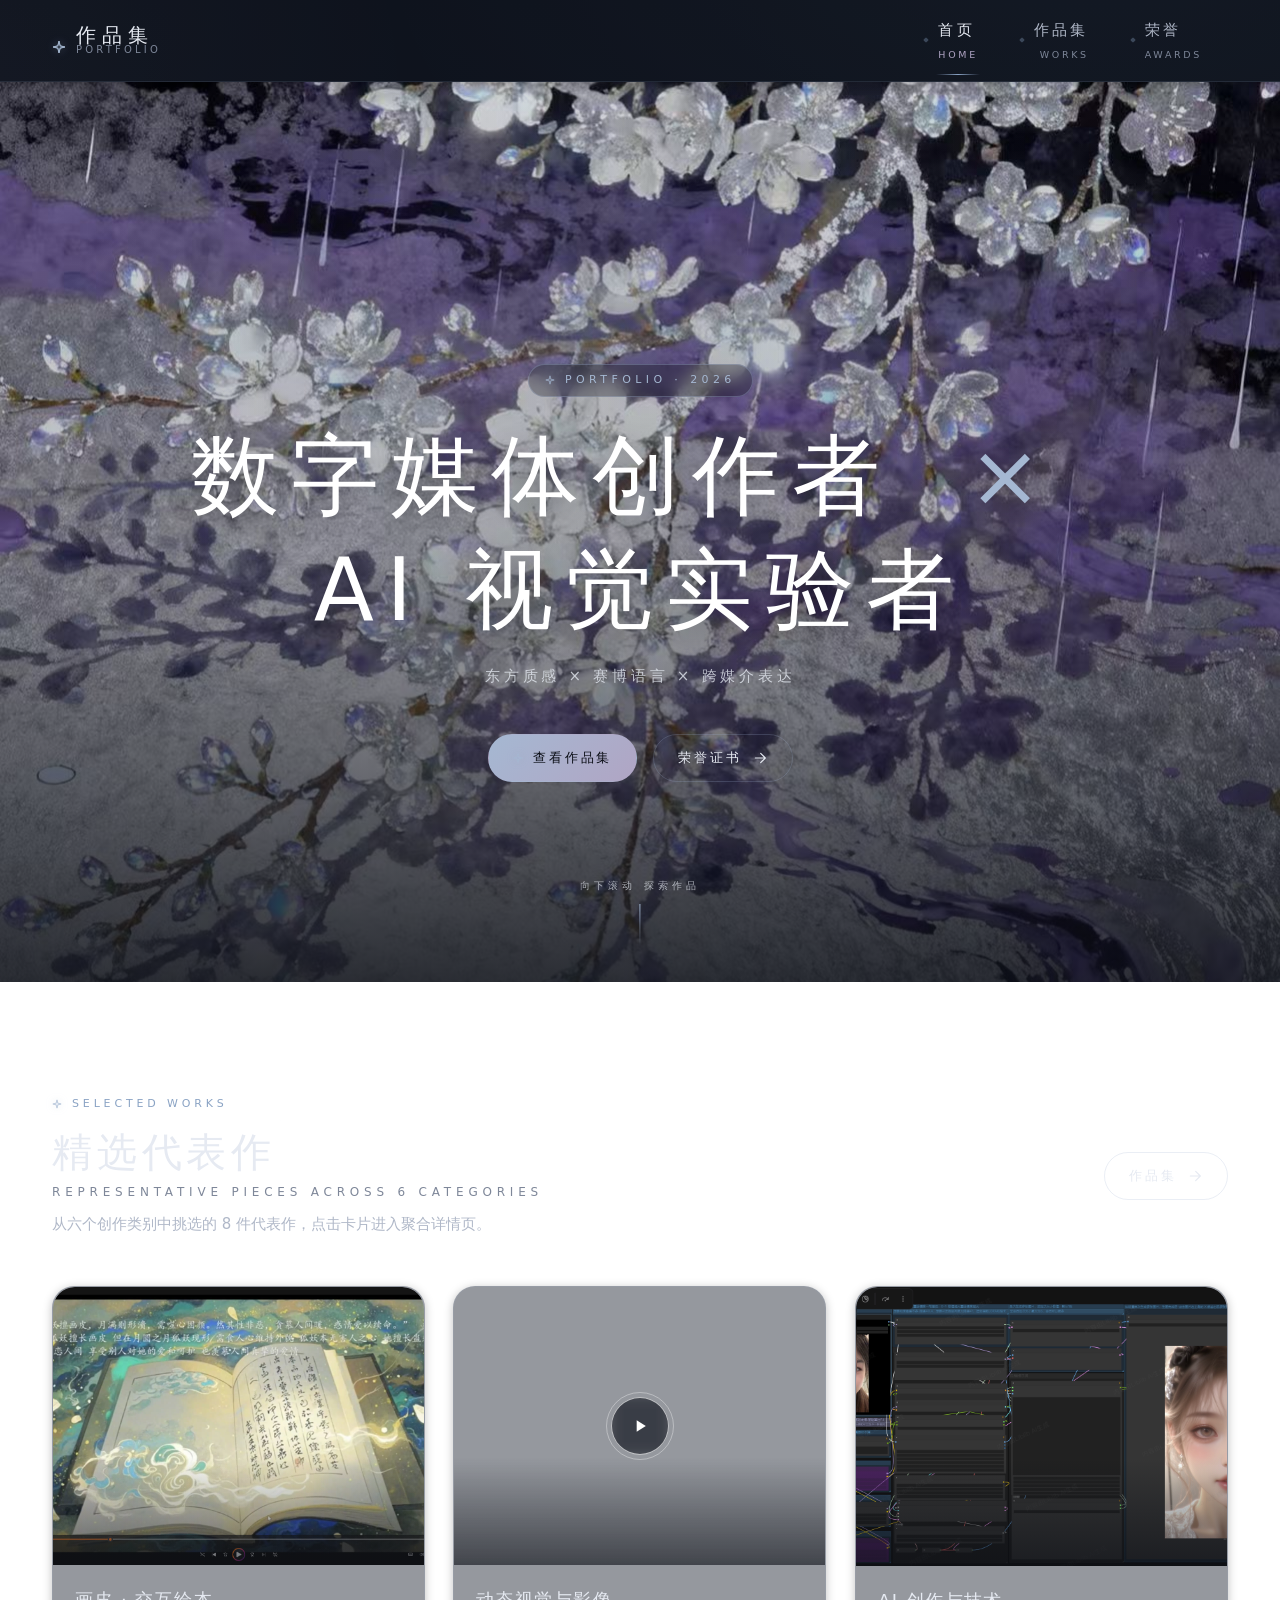
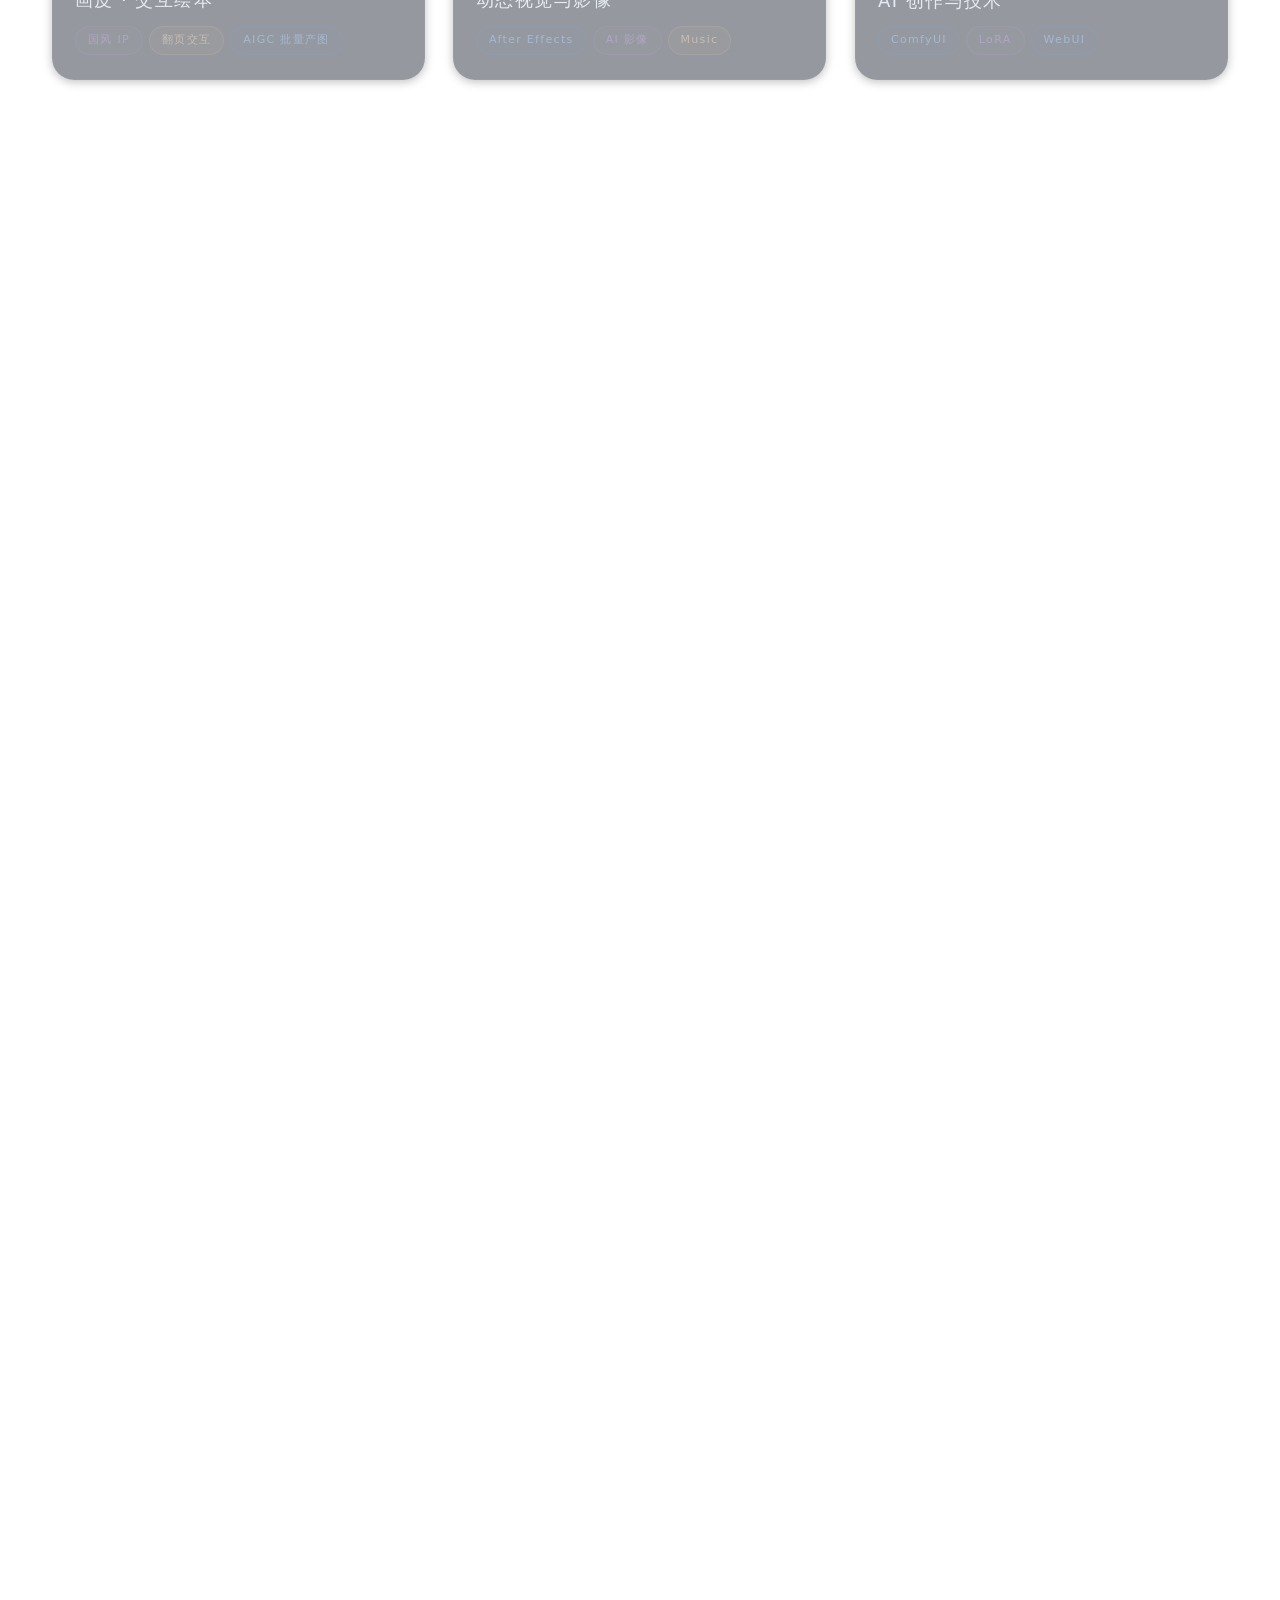
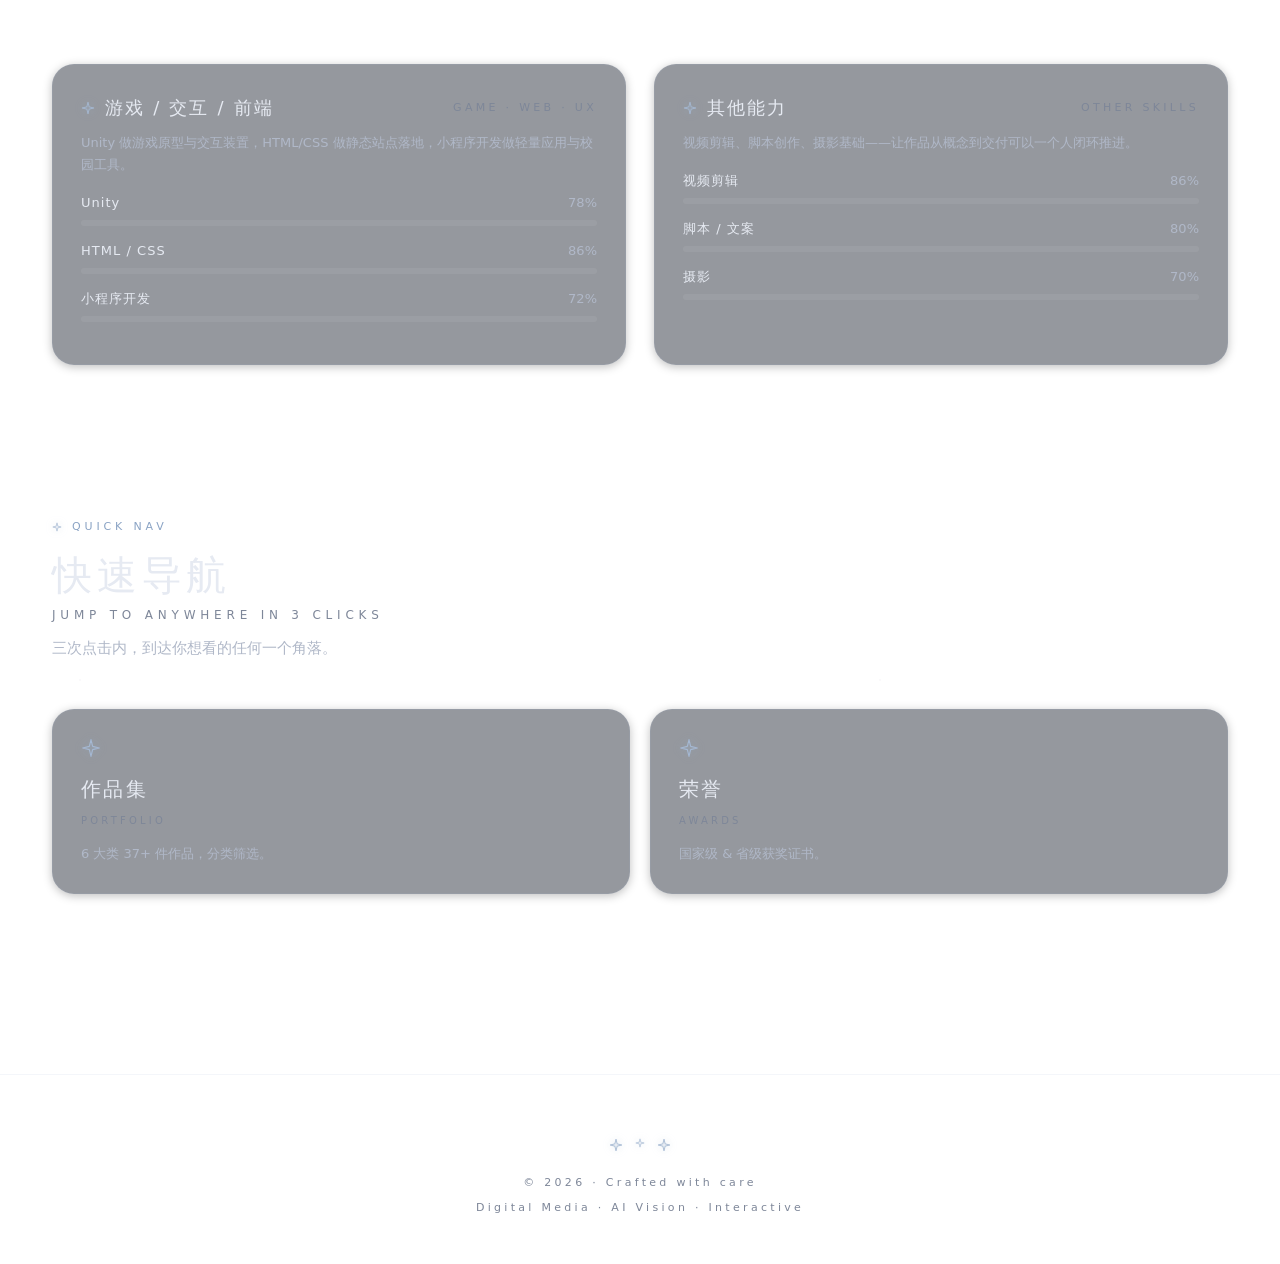
==== index.html @ 1d90e0ed "Add files via upload" ====
<!DOCTYPE html>
<html lang="zh-CN">
<head>
<meta charset="UTF-8" />
<meta name="viewport" content="width=device-width, initial-scale=1.0" />
<title>数字媒体创作者 × AI 视觉实验者</title>
<meta name="description" content="个人作品集：After Effects 动态视觉、ComfyUI / Stable Diffusion / WebUI AI 生成艺术、信息可视化、原创海洋 IP 设计、网页与交互开发。" />
<meta property="og:title" content="个人作品集" />
<meta property="og:description" content="数字媒体创作者 × AI 视觉实验者" />
<meta property="og:image" content="assets/images/hero-bg.jpg" />
<link rel="stylesheet" href="css/main.css" />
<link rel="preload" as="image" href="assets/images/hero-bg.jpg" />
</head>
<body>
<!-- ========== 顶部导航 ========== -->
<header class="navbar">
<div class="nav-inner">
<a class="brand" href="index.html">
<span class="dot-star">
<svg class="icon-star" viewBox="0 0 24 24" fill="none" stroke="currentColor" stroke-width="1.5" stroke-linejoin="round" aria-hidden="true">
<path d="M12 2 L14 10 L22 12 L14 14 L12 22 L10 14 L2 12 L10 10 Z" fill="currentColor" fill-opacity="0.18"/>
<path d="M12 2 L14 10 L22 12 L14 14 L12 22 L10 14 L2 12 L10 10 Z"/>
</svg>
</span>
<div>
<div class="brand-cn">作品集</div>
<div class="brand-en">Portfolio</div>
</div>
</a>
<ul class="nav-menu">
<li><a href="index.html"><span class="t-cn">首页</span><span class="t-en">Home</span></a></li>
<li><a href="works.html"><span class="t-cn">作品集</span><span class="t-en">Works</span></a></li>
<li><a href="awards.html"><span class="t-cn">荣誉</span><span class="t-en">Awards</span></a></li>
</ul>
<div class="nav-actions">
<button class="hamburger" aria-label="菜单">
<svg viewBox="0 0 24 24" fill="none" stroke="currentColor" stroke-width="1.8" stroke-linecap="round">
<path d="M4 7h16M4 12h16M4 17h16"/>
</svg>
</button>
</div>
</div>
</div>
</header>
<!-- ========== Hero 首屏 ========== -->
<section class="hero" style="position:relative; width:100vw; height:100vh; overflow:hidden; z-index:1;">
<!-- 背景图：100vw×100vh，object-fit:cover 不变形 -->
<img src="assets/images/hero-bg.jpg" alt="首屏背景" style="position:absolute; inset:0; width:100%; height:100%; object-fit:cover; object-position:center center; pointer-events:none;" />
<!-- 渐变遮罩：从底部往上加深 + 轻微顶部 -->
<div style="position:absolute; inset:0; background:
linear-gradient(180deg, rgba(10,13,20,0.15) 0%, rgba(10,13,20,0.25) 45%, rgba(10,13,20,0.85) 100%),
radial-gradient(80% 60% at 50% 30%, rgba(138,163,196,0.10), transparent 60%);"></div>
<div class="container" style="height:100%; display:flex; flex-direction:column; justify-content:center; align-items:center; text-align:center; padding-top:82px;">
<div class="reveal" style="display:inline-flex; align-items:center; gap:10px; padding:6px 16px; border:1px solid rgba(168,190,220,0.3); border-radius:999px; background:rgba(10,13,20,0.3); backdrop-filter:blur(8px); margin-bottom:28px;">
<svg class="icon-star sm" viewBox="0 0 24 24" fill="none" stroke="currentColor" stroke-width="1.6" stroke-linejoin="round" aria-hidden="true">
<path d="M12 2 L14 10 L22 12 L14 14 L12 22 L10 14 L2 12 L10 10 Z" fill="currentColor" fill-opacity="0.2"/>
</svg>
<span style="font-family:var(--font-en); font-size:11px; letter-spacing:0.4em; color:var(--mist-blue-soft); text-transform:uppercase;">Portfolio · 2026</span>
</div>
<h1 class="reveal" data-delay="1" style="margin:0; font-size: clamp(42px, 7vw, 88px); font-weight:200; letter-spacing:0.14em; color:#fff; line-height:1.15; text-shadow: 0 6px 30px rgba(0,0,0,.4);">
<span undefined>数字媒体创作者</span>
<span style="display:inline-block; margin:0 .4em; color:var(--mist-blue-soft);">×</span>
<span style="display:inline-block; margin-top:0.15em;">AI 视觉实验者</span>
</h1>
<p class="reveal" data-delay="2" style="margin:24px 0 44px; color:rgba(230,234,242,0.78); letter-spacing:0.25em; font-size: clamp(12px, 1.3vw, 15px);">东方质感 × 赛博语言 × 跨媒介表达</p>
<div class="reveal" data-delay="3" style="display:flex; gap:16px; flex-wrap:wrap; justify-content:center;">
<a href="works.html" class="btn primary">
<svg class="icon-star sm" viewBox="0 0 24 24" fill="none" stroke="currentColor" stroke-width="1.6" stroke-linejoin="round" aria-hidden="true"><path d="M12 2 L14 10 L22 12 L14 14 L12 22 L10 14 L2 12 L10 10 Z" fill="currentColor" fill-opacity="0.25"/></svg>
<span undefined>查看作品集</span>
</a>
<a href="awards.html" class="btn"><span undefined>荣誉证书</span>
<svg width="16" height="16" viewBox="0 0 24 24" fill="none" stroke="currentColor" stroke-width="1.8" stroke-linecap="round" stroke-linejoin="round"><path d="M5 12h14M13 5l7 7-7 7"/></svg>
</a>
</div>
<!-- 底部滚动提示 -->
<div class="reveal" data-delay="4" style="position:absolute; bottom:36px; left:50%; transform:translateX(-50%); display:flex; flex-direction:column; align-items:center; gap:10px; color:rgba(230,234,242,0.7);">
<span style="font-family:var(--font-en); font-size:10px; letter-spacing:0.4em;">向下滚动 探索作品</span>
<span style="width:1px; height:42px; background:linear-gradient(180deg, var(--mist-blue-soft), transparent); animation: scrollLine 2.4s ease-in-out infinite;"></span>
</div>
</div>
</section>
<style>@keyframes scrollLine { 0%{transform:scaleY(.2); transform-origin:top; opacity:.4;} 50%{transform:scaleY(1); opacity:1;} 100%{transform:scaleY(.2); transform-origin:bottom; opacity:.4;} }</style>
<!-- ========== 精选作品 ========== -->
<main>
<section class="section" id="featured">
<div class="container">
<div class="reveal" style="display:flex; align-items:flex-end; justify-content:space-between; gap:20px; flex-wrap:wrap;">
<div>
<div class="eyebrow">
<svg class="icon-star sm" viewBox="0 0 24 24" fill="none" stroke="currentColor" stroke-width="1.6" stroke-linejoin="round" aria-hidden="true"><path d="M12 2 L14 10 L22 12 L14 14 L12 22 L10 14 L2 12 L10 10 Z" fill="currentColor" fill-opacity="0.2"/></svg>
<span undefined>Selected Works</span>
</div>
<h2 class="section-title">
<span undefined>精选代表作</span>
<span class="en">Representative Pieces across 6 Categories</span>
</h2>
</div>
<a class="btn" href="works.html" style="margin-bottom:12px;">
<span undefined>作品集</span>
<svg width="16" height="16" viewBox="0 0 24 24" fill="none" stroke="currentColor" stroke-width="1.8" stroke-linecap="round" stroke-linejoin="round"><path d="M5 12h14M13 5l7 7-7 7"/></svg>
</a>
</div>
<p class="section-desc reveal" data-delay="1">从六个创作类别中挑选的 8 件代表作，点击卡片进入聚合详情页。</p>
<div class="work-grid">
<!-- 画皮交互绘本（首页精选 01 位），分类归属 C5 网页与交互，跳 work-web.html -->
<a class="work-card glass-card reveal" data-delay="1" data-cat="c5" href="work-web.html">
<div class="cover">
<img src="assets/images/huapi-cover.jpg" alt="画皮交互绘本 封面" loading="lazy" />
<div class="cta"><span undefined>查看交互绘本</span>
<svg viewBox="0 0 24 24" fill="none" stroke="currentColor" stroke-width="2" stroke-linecap="round" stroke-linejoin="round"><path d="M5 12h14M13 5l7 7-7 7"/></svg>
</div>
</div>
<div class="meta">
<h3>画皮 · 交互绘本</h3>
<div class="tags"><span class="tag purple">国风 IP</span><span class="tag warm">翻页交互</span><span class="tag">AIGC 批量产图</span></div>
</div>
</a>
<!-- 动态视觉 -->
<a class="work-card glass-card reveal" data-delay="2" data-cat="c1" href="work-motion.html">
<div class="cover">
<video class="preview" muted loop playsinline data-poster="assets/images/ae-project-screenshot-1.jpg">
<source src="assets/videos/ae-poster-loop-character.mp4" type="video/mp4" />
</video>
<div class="play-pulse" aria-hidden="true">
<svg width="20" height="20" viewBox="0 0 24 24" fill="currentColor"><path d="M8 5v14l11-7z"/></svg>
</div>
<div class="cta"><span undefined>查看详情</span>
<svg viewBox="0 0 24 24" fill="none" stroke="currentColor" stroke-width="2" stroke-linecap="round" stroke-linejoin="round"><path d="M5 12h14M13 5l7 7-7 7"/></svg>
</div>
</div>
<div class="meta">
<h3>动态视觉与影像</h3>
<div class="tags"><span class="tag">After Effects</span><span class="tag purple">AI 影像</span><span class="tag warm">Music</span></div>
</div>
</a>
<!-- AI 创作 -->
<a class="work-card glass-card reveal" data-delay="2" data-cat="c2" href="work-ai.html">
<div class="cover">
<img src="assets/images/comfyui-workflow-lora.png" alt="ComfyUI 工作流" loading="lazy" />
<div class="cta"><span undefined>查看详情</span>
<svg viewBox="0 0 24 24" fill="none" stroke="currentColor" stroke-width="2" stroke-linecap="round" stroke-linejoin="round"><path d="M5 12h14M13 5l7 7-7 7"/></svg>
</div>
</div>
<div class="meta">
<h3>AI 创作与技术</h3>
<div class="tags"><span class="tag">ComfyUI</span><span class="tag purple">LoRA</span><span class="tag">WebUI</span></div>
</div>
</a>
<!-- 信息可视化 -->
<a class="work-card glass-card reveal" data-delay="3" data-cat="c3" href="work-viz.html">
<div class="cover">
<img src="assets/images/visualization-1.jpg" alt="信息可视化" loading="lazy" />
<div class="cta"><span undefined>查看详情</span>
<svg viewBox="0 0 24 24" fill="none" stroke="currentColor" stroke-width="2" stroke-linecap="round" stroke-linejoin="round"><path d="M5 12h14M13 5l7 7-7 7"/></svg>
</div>
</div>
<div class="meta">
<h3>信息可视化</h3>
<div class="tags"><span class="tag">NCDA · 国一</span><span class="tag warm">数据叙事</span></div>
</div>
</a>
<!-- 海洋 IP -->
<a class="work-card glass-card reveal" data-delay="4" data-cat="c4" href="work-ip.html">
<div class="cover">
<img src="assets/images/ip-daixiaoyuan.jpg" alt="原创 IP 玳小园" loading="lazy" />
<div class="cta"><span undefined>查看详情</span>
<svg viewBox="0 0 24 24" fill="none" stroke="currentColor" stroke-width="2" stroke-linecap="round" stroke-linejoin="round"><path d="M5 12h14M13 5l7 7-7 7"/></svg>
</div>
</div>
<div class="meta">
<h3>角色与 IP 设计</h3>
<div class="tags"><span class="tag purple">玳小园</span><span class="tag">汐小知</span><span class="tag warm">蟹小满</span></div>
</div>
</a>
<!-- 网页交互 二十八星宿 -->
<a class="work-card glass-card reveal" data-delay="5" data-cat="c5" href="work-web.html">
<div class="cover">
<img src="assets/images/constellations-screenshot.png" alt="二十八星宿网页" loading="lazy" />
<div class="cta"><span undefined>查看详情</span>
<svg viewBox="0 0 24 24" fill="none" stroke="currentColor" stroke-width="2" stroke-linecap="round" stroke-linejoin="round"><path d="M5 12h14M13 5l7 7-7 7"/></svg>
</div>
</div>
<div class="meta">
<h3>网页与交互</h3>
<div class="tags"><span class="tag">HTML/CSS</span><span class="tag purple">Unity</span><span class="tag warm">Game UI</span></div>
</div>
</a>
<!-- 长夜烬（单列做宽亮点也行，保持网格） -->
<a class="work-card glass-card reveal" data-delay="6" data-cat="c1" href="work-motion.html">
<div class="cover">
<img src="assets/images/canvas-process-night.jpg" alt="长夜烬 画布过程" loading="lazy" />
<div class="play-pulse" aria-hidden="true">
<svg width="20" height="20" viewBox="0 0 24 24" fill="currentColor"><path d="M8 5v14l11-7z"/></svg>
</div>
<div class="cta"><span>长夜烬预告片</span>
<svg viewBox="0 0 24 24" fill="none" stroke="currentColor" stroke-width="2" stroke-linecap="round" stroke-linejoin="round"><path d="M5 12h14M13 5l7 7-7 7"/></svg>
</div>
</div>
<div class="meta">
<h3>长夜烬 · AI 影像项目</h3>
<div class="tags"><span class="tag purple">AI 短片</span><span class="tag">Canvas 过程</span></div>
</div>
</a>
<!-- 商业约稿 -->
<a class="work-card glass-card reveal" data-delay="3" data-cat="c4" href="work-ip.html">
<div class="cover">
<img src="assets/images/commission-1.jpg" alt="商业约稿" loading="lazy" />
<div class="cta"><span undefined>查看详情</span>
<svg viewBox="0 0 24 24" fill="none" stroke="currentColor" stroke-width="2" stroke-linecap="round" stroke-linejoin="round"><path d="M5 12h14M13 5l7 7-7 7"/></svg>
</div>
</div>
<div class="meta">
<h3>商业约稿</h3>
<div class="tags"><span class="tag warm">Illustration</span><span class="tag">Commission</span></div>
</div>
</a>
</div>
</div>
</section>
<!-- ========== 技能矩阵 ========== -->
<section class="section" style="padding-top: 60px;">
<div class="container">
<div class="reveal">
<div class="eyebrow">
<svg class="icon-star sm" viewBox="0 0 24 24" fill="none" stroke="currentColor" stroke-width="1.6" stroke-linejoin="round" aria-hidden="true"><path d="M12 2 L14 10 L22 12 L14 14 L12 22 L10 14 L2 12 L10 10 Z" fill="currentColor" fill-opacity="0.2"/></svg>
<span undefined>Creative Stack</span>
</div>
<h2 class="section-title">
<span undefined>技能矩阵</span>
<span class="en">Tools & Capabilities</span>
</h2>
</div>
<p class="section-desc reveal" data-delay="1">把传统设计的控制力、AI 工作流的迭代速度，以及前端交互的落地能力组合在一起。</p>
<div class="skill-groups">
<div class="skill-group glass-card reveal" data-delay="1">
<h4>
<svg class="icon-star" viewBox="0 0 24 24" fill="none" stroke="currentColor" stroke-width="1.6" stroke-linejoin="round"><path d="M12 2 L14 10 L22 12 L14 14 L12 22 L10 14 L2 12 L10 10 Z" fill="currentColor" fill-opacity="0.2"/></svg>
AI 创作工具
<span class="en">AI Tools · Core</span>
</h4>
<p style="margin:6px 0 16px; color:var(--ink-soft); font-size:13px;">
核心竞争力：ComfyUI 节点化工作流 + WebUI/Stable Diffusion 管线 + 即梦/可灵/Seedance/Midjourney，能从 LoRA 选型、参数调优，一直做到多模态整合输出。
</p>
<div class="skill-item"><div class="row"><span class="name">ComfyUI</span><span>92%</span></div><div class="bar"><div class="fill" data-val="92"></div></div></div>
<div class="skill-item"><div class="row"><span class="name">Stable Diffusion / WebUI</span><span>88%</span></div><div class="bar"><div class="fill" data-val="88"></div></div></div>
<div class="skill-item"><div class="row"><span class="name">LoRA 训练与运用</span><span>86%</span></div><div class="bar"><div class="fill" data-val="86"></div></div></div>
<div class="skill-item"><div class="row"><span class="name">即梦 / 可灵 / Seedance / Midjourney</span><span>82%</span></div><div class="bar"><div class="fill" data-val="82"></div></div></div>
</div>
<div class="skill-group glass-card reveal" data-delay="2">
<h4>
<svg class="icon-star" viewBox="0 0 24 24" fill="none" stroke="currentColor" stroke-width="1.6" stroke-linejoin="round"><path d="M12 2 L14 10 L22 12 L14 14 L12 22 L10 14 L2 12 L10 10 Z" fill="currentColor" fill-opacity="0.2"/></svg>
设计与动效
<span class="en">Design & Motion</span>
</h4>
<p style="margin:6px 0 16px; color:var(--ink-soft); font-size:13px;">
以 After Effects 为主力动效工具，Figma 负责界面和 IP 规范输出，3ds Max 承担 3D 资产建模与静帧渲染。
</p>
<div class="skill-item"><div class="row"><span class="name">After Effects</span><span>90%</span></div><div class="bar"><div class="fill" data-val="90"></div></div></div>
<div class="skill-item"><div class="row"><span class="name">Figma</span><span>86%</span></div><div class="bar"><div class="fill" data-val="86"></div></div></div>
<div class="skill-item"><div class="row"><span class="name">3ds Max</span><span>74%</span></div><div class="bar"><div class="fill" data-val="74"></div></div></div>
</div>
<div class="skill-group glass-card reveal" data-delay="3">
<h4>
<svg class="icon-star" viewBox="0 0 24 24" fill="none" stroke="currentColor" stroke-width="1.6" stroke-linejoin="round"><path d="M12 2 L14 10 L22 12 L14 14 L12 22 L10 14 L2 12 L10 10 Z" fill="currentColor" fill-opacity="0.2"/></svg>
游戏 / 交互 / 前端
<span class="en">Game · Web · UX</span>
</h4>
<p style="margin:6px 0 16px; color:var(--ink-soft); font-size:13px;">
Unity 做游戏原型与交互装置，HTML/CSS 做静态站点落地，小程序开发做轻量应用与校园工具。
</p>
<div class="skill-item"><div class="row"><span class="name">Unity</span><span>78%</span></div><div class="bar"><div class="fill" data-val="78"></div></div></div>
<div class="skill-item"><div class="row"><span class="name">HTML / CSS</span><span>86%</span></div><div class="bar"><div class="fill" data-val="86"></div></div></div>
<div class="skill-item"><div class="row"><span class="name">小程序开发</span><span>72%</span></div><div class="bar"><div class="fill" data-val="72"></div></div></div>
</div>
<div class="skill-group glass-card reveal" data-delay="4">
<h4>
<svg class="icon-star" viewBox="0 0 24 24" fill="none" stroke="currentColor" stroke-width="1.6" stroke-linejoin="round"><path d="M12 2 L14 10 L22 12 L14 14 L12 22 L10 14 L2 12 L10 10 Z" fill="currentColor" fill-opacity="0.2"/></svg>
其他能力
<span class="en">Other Skills</span>
</h4>
<p style="margin:6px 0 16px; color:var(--ink-soft); font-size:13px;">
视频剪辑、脚本创作、摄影基础——让作品从概念到交付可以一个人闭环推进。
</p>
<div class="skill-item"><div class="row"><span class="name">视频剪辑</span><span>86%</span></div><div class="bar"><div class="fill" data-val="86"></div></div></div>
<div class="skill-item"><div class="row"><span class="name">脚本 / 文案</span><span>80%</span></div><div class="bar"><div class="fill" data-val="80"></div></div></div>
<div class="skill-item"><div class="row"><span class="name">摄影</span><span>70%</span></div><div class="bar"><div class="fill" data-val="70"></div></div></div>
</div>
</div>
</div>
</section>
<!-- ========== 快速导航 ========== -->
<section class="section" style="padding-top: 40px; padding-bottom: 100px;">
<div class="container">
<div class="reveal">
<div class="eyebrow">
<svg class="icon-star sm" viewBox="0 0 24 24" fill="none" stroke="currentColor" stroke-width="1.6" stroke-linejoin="round"><path d="M12 2 L14 10 L22 12 L14 14 L12 22 L10 14 L2 12 L10 10 Z" fill="currentColor" fill-opacity="0.2"/></svg>
<span undefined>Quick Nav</span>
</div>
<h2 class="section-title">
<span undefined>快速导航</span>
<span class="en">Jump to Anywhere in 3 Clicks</span>
</h2>
</div>
<p class="section-desc reveal" data-delay="1">三次点击内，到达你想看的任何一个角落。</p>
<div style="display:grid; grid-template-columns:repeat(2,1fr); gap:20px;" class="reveal-grid">
<a href="works.html" class="glass-card reveal" data-delay="1" style="padding:28px; display:flex; flex-direction:column; gap:14px;">
<svg class="icon-star lg" viewBox="0 0 24 24" fill="none" stroke="currentColor" stroke-width="1.4" stroke-linejoin="round"><path d="M12 2 L14 10 L22 12 L14 14 L12 22 L10 14 L2 12 L10 10 Z" fill="currentColor" fill-opacity="0.15"/></svg>
<h3 style="margin:0; font-size:20px; font-weight:400; letter-spacing:0.12em;">作品集<span style="display:block; font-family:var(--font-en); font-size:10px; letter-spacing:0.32em; color:var(--ink-faint); margin-top:6px; text-transform:uppercase;">Portfolio</span></h3>
<p style="margin:0; color:var(--ink-soft); font-size:13px;">6 大类 37+ 件作品，分类筛选。</p>
</a>
<a href="awards.html" class="glass-card reveal" data-delay="2" style="padding:28px; display:flex; flex-direction:column; gap:14px;">
<svg class="icon-star lg" viewBox="0 0 24 24" fill="none" stroke="currentColor" stroke-width="1.4" stroke-linejoin="round"><path d="M12 2 L14 10 L22 12 L14 14 L12 22 L10 14 L2 12 L10 10 Z" fill="currentColor" fill-opacity="0.15"/></svg>
<h3 style="margin:0; font-size:20px; font-weight:400; letter-spacing:0.12em;">荣誉<span style="display:block; font-family:var(--font-en); font-size:10px; letter-spacing:0.32em; color:var(--ink-faint); margin-top:6px; text-transform:uppercase;">Awards</span></h3>
<p style="margin:0; color:var(--ink-soft); font-size:13px;">国家级 & 省级获奖证书。</p>
</a>
</div>
<style>
@media (max-width:991px){ .reveal-grid{grid-template-columns:repeat(2,1fr) !important;} }
@media (max-width:520px){ .reveal-grid{grid-template-columns:1fr !important;} }
</style>
</div>
</section>
</main>
<!-- ========== Footer ========== -->
<footer class="footer">
<div class="container">
<div class="stars">
<svg class="icon-star" viewBox="0 0 24 24" fill="none" stroke="currentColor" stroke-width="1.5" stroke-linejoin="round"><path d="M12 2 L14 10 L22 12 L14 14 L12 22 L10 14 L2 12 L10 10 Z" fill="currentColor" fill-opacity="0.2"/></svg>
<svg class="icon-star sm" viewBox="0 0 24 24" fill="none" stroke="currentColor" stroke-width="1.5" stroke-linejoin="round"><path d="M12 2 L14 10 L22 12 L14 14 L12 22 L10 14 L2 12 L10 10 Z" fill="currentColor" fill-opacity="0.2"/></svg>
<svg class="icon-star" viewBox="0 0 24 24" fill="none" stroke="currentColor" stroke-width="1.5" stroke-linejoin="round"><path d="M12 2 L14 10 L22 12 L14 14 L12 22 L10 14 L2 12 L10 10 Z" fill="currentColor" fill-opacity="0.2"/></svg>
</div>
<p undefined>© 2026 · Crafted with care</p>
<p undefined>Digital Media · AI Vision · Interactive</p>
</div>
</footer>
<!-- ========== 通用 Lightbox ========== -->
<div class="lightbox" role="dialog" aria-modal="true">
<button class="close" aria-label="关闭"><svg width="18" height="18" viewBox="0 0 24 24" fill="none" stroke="currentColor" stroke-width="2" stroke-linecap="round"><path d="M6 6l12 12M18 6L6 18"/></svg></button>
<button class="nav prev" aria-label="上一张"><svg width="18" height="18" viewBox="0 0 24 24" fill="none" stroke="currentColor" stroke-width="2" stroke-linecap="round" stroke-linejoin="round"><path d="M15 18l-6-6 6-6"/></svg></button>
<button class="nav next" aria-label="下一张"><svg width="18" height="18" viewBox="0 0 24 24" fill="none" stroke="currentColor" stroke-width="2" stroke-linecap="round" stroke-linejoin="round"><path d="M9 6l6 6-6 6"/></svg></button>
<div class="lb-stage"></div>
<div class="counter">1 / 1</div>
</div>
<button class="back-top" aria-label="返回顶部">
<svg width="18" height="18" viewBox="0 0 24 24" fill="none" stroke="currentColor" stroke-width="2" stroke-linecap="round" stroke-linejoin="round"><path d="M12 19V5M5 12l7-7 7 7"/></svg>
</button>
<script src="js/main.js"></script>
</body>
</html>
---- css/main.css ----
/* =========================================================
个人作品集 - 全站共用样式
设计方向：暗色基底 + 玻璃拟态 + 克制莫兰迪点缀 + 星空菜单感
========================================================= */
:root {
--bg-0: #0a0d14;        /* 最深背景 */
--bg-1: #11151f;        /* 次级背景 */
--bg-2: #161b28;        /* 卡片底 */
--glass: rgba(22, 27, 40, 0.45);
--glass-strong: rgba(22, 27, 40, 0.7);
--line: rgba(160, 178, 210, 0.12);
--line-strong: rgba(160, 178, 210, 0.22);
/* 莫兰迪点缀色，低饱和 */
--mist-blue: #8aa3c4;     /* 雾蓝 */
--mist-blue-soft: #a5b8d2;
--mist-purple: #b0a5c4;   /* 淡紫灰 */
--warm-gray: #c7bdb2;     /* 暖灰 */
--ink: #e6eaf2;           /* 主文字 */
--ink-soft: #b0b8c8;      /* 次级文字 */
--ink-faint: #7e8799;     /* 弱文字 */
--accent: var(--mist-blue);
--accent-hover: var(--mist-purple);
/* 字体 */
--font-zh: "PingFang SC", "Microsoft YaHei", "HarmonyOS Sans SC",
"Source Han Sans SC", system-ui, -apple-system, sans-serif;
--font-en: "Inter", "Rajdhani", "JetBrains Mono", system-ui, sans-serif;
/* 尺寸 */
--radius-s: 8px;
--radius-m: 14px;
--radius-l: 22px;
--radius-pill: 999px;
/* 阴影 */
--shadow-sm: 0 2px 10px rgba(0, 0, 0, 0.25);
--shadow-md: 0 10px 30px rgba(0, 0, 0, 0.35);
--shadow-lg: 0 20px 60px rgba(0, 0, 0, 0.5);
--glow-blue: 0 0 30px rgba(138, 163, 196, 0.18);
--glow-purple: 0 0 30px rgba(176, 165, 196, 0.22);
--container: 1240px;
--nav-h: 82px;
}
/* ---------- Reset ---------- */
* { box-sizing: border-box; }
html, body { margin: 0; padding: 0; }
html { scroll-behavior: smooth; }
body {
min-height: 100vh;
background:
radial-gradient(1200px 800px at 85% -10%, rgba(138, 163, 196, 0.08), transparent 60%),
radial-gradient(900px 700px at -10% 10%, rgba(176, 165, 196, 0.08), transparent 60%),
linear-gradient(180deg, var(--bg-0) 0%, var(--bg-1) 100%);
background-attachment: fixed;
color: var(--ink);
font-family: var(--font-zh);
font-size: 15px;
line-height: 1.7;
-webkit-font-smoothing: antialiased;
overflow-x: hidden;
}
img { max-width: 100%; display: block; }
a { color: inherit; text-decoration: none; transition: color .25s ease; }
button { font-family: inherit; cursor: pointer; }
/* 星空点点背景（CSS 画的，不依赖图片） */
body::before {
content: "";
position: fixed; inset: 0;
background-image:
radial-gradient(1px 1px at 20% 30%, rgba(255,255,255,0.5), transparent 60%),
radial-gradient(1px 1px at 70% 80%, rgba(255,255,255,0.4), transparent 60%),
radial-gradient(1.2px 1.2px at 40% 60%, rgba(168, 190, 220, 0.5), transparent 60%),
radial-gradient(1px 1px at 85% 20%, rgba(255,255,255,0.35), transparent 60%),
radial-gradient(1.5px 1.5px at 10% 85%, rgba(176,165,196,0.4), transparent 60%);
background-size: 600px 600px, 500px 500px, 700px 700px, 400px 400px, 800px 800px;
pointer-events: none;
z-index: 0;
opacity: .7;
}
/* ---------- Layout ---------- */
.container {
max-width: var(--container);
margin: 0 auto;
padding: 0 32px;
position: relative;
z-index: 1;
}
main { position: relative; z-index: 1; }
/* ---------- 四角星 SVG 图标（通用） ---------- */
.icon-star {
width: 14px; height: 14px;
flex: 0 0 auto;
color: var(--mist-blue-soft);
filter: drop-shadow(0 0 4px rgba(138,163,196,.35));
}
.icon-star.sm { width: 10px; height: 10px; }
.icon-star.lg { width: 20px; height: 20px; }
/* ---------- 顶部导航（永远在文档流里 + 滚到顶后停住，不浮在内容上盖东西）---------- */
.navbar {
position: sticky;
top: 0;
left: 0; right: 0;
height: var(--nav-h);
z-index: 100;
transition: background .3s ease, backdrop-filter .3s ease, border-color .3s ease, box-shadow .3s ease;
background: var(--glass);
backdrop-filter: blur(14px) saturate(140%);
-webkit-backdrop-filter: blur(14px) saturate(140%);
border-bottom: 1px solid var(--line);
box-shadow: var(--shadow-sm);
}
.navbar.scrolled {
background: var(--glass);
backdrop-filter: blur(16px) saturate(150%);
-webkit-backdrop-filter: blur(16px) saturate(150%);
border-bottom-color: var(--line-strong);
box-shadow: 0 8px 28px rgba(0,0,0,.35);
}
.nav-inner {
max-width: var(--container);
height: 100%;
margin: 0 auto;
padding: 0 32px;
display: flex;
align-items: center;
justify-content: space-between;
gap: 24px;
}
/* 品牌 logo 区 */
.brand {
display: flex;
align-items: flex-end;
gap: 10px;
line-height: 1;
}
.brand .brand-cn {
font-size: 20px;
font-weight: 300;
letter-spacing: 0.3em;
color: var(--ink);
}
.brand .brand-en {
font-family: var(--font-en);
font-size: 10px;
letter-spacing: 0.32em;
text-transform: uppercase;
color: var(--ink-faint);
margin-bottom: 2px;
}
.brand .dot-star { color: var(--mist-blue); }
/* 主菜单：精致文字，不是大块按钮 */
.nav-menu {
display: flex;
align-items: center;
gap: 40px;
list-style: none;
padding: 0; margin: 0;
/* 删掉中英文切换按钮后，让菜单自动贴右侧，不显得左边挤右边空 */
margin-left: auto;
}
.nav-menu a {
position: relative;
display: flex;
align-items: flex-start;
flex-direction: column;
padding: 6px 2px;
color: var(--ink-soft);
transition: color .3s ease;
}
.nav-menu a .t-cn {
font-size: 15px;
font-weight: 300;
letter-spacing: 0.22em;
}
.nav-menu a .t-en {
margin-top: 3px;
font-family: var(--font-en);
font-size: 9.5px;
letter-spacing: 0.28em;
text-transform: uppercase;
color: var(--ink-faint);
align-self: flex-end;
transition: color .3s ease;
}
.nav-menu a::after {
content: "";
position: absolute;
left: 0; right: 0; bottom: -6px;
height: 1px;
background: linear-gradient(90deg, transparent, var(--mist-blue), transparent);
transform: scaleX(0);
transform-origin: center;
transition: transform .35s cubic-bezier(.2,.8,.2,1);
opacity: 0;
}
.nav-menu a:hover,
.nav-menu a.active {
color: var(--ink);
}
.nav-menu a:hover .t-en,
.nav-menu a.active .t-en {
color: var(--mist-purple);
}
.nav-menu a:hover::after,
.nav-menu a.active::after {
transform: scaleX(1);
opacity: 1;
}
.nav-menu li { position: relative; display: flex; align-items: center; gap: 8px; }
.nav-menu li::before {
content: "";
width: 4px; height: 4px;
transform: rotate(45deg);
background: var(--mist-blue);
opacity: .35;
border-radius: 1px;
}
/* 右区：中英文切换胶囊按钮 */
.nav-actions {
display: flex; align-items: center; gap: 16px;
}
.lang-toggle {
position: relative;
display: inline-flex;
align-items: center;
padding: 2px;
border: 1px solid var(--mist-blue);
border-radius: var(--radius-pill);
background: rgba(138, 163, 196, 0.06);
backdrop-filter: blur(10px);
-webkit-backdrop-filter: blur(10px);
box-shadow:
inset 0 0 0 1px rgba(255,255,255,0.04),
0 0 20px rgba(138,163,196,0.10);
transition: border-color .3s ease, background .3s ease, box-shadow .3s ease;
}
.lang-toggle:hover {
border-color: var(--mist-purple);
background: rgba(176, 165, 196, 0.10);
box-shadow: 0 0 24px rgba(176, 165, 196, 0.22);
}
.lang-toggle button {
position: relative;
z-index: 1;
background: transparent;
border: 0;
color: var(--ink-soft);
padding: 7px 14px;
font-family: var(--font-en);
font-size: 11px;
letter-spacing: 0.25em;
border-radius: var(--radius-pill);
transition: color .3s ease;
}
.lang-toggle button.active { color: var(--bg-0); font-weight: 600; }
.lang-toggle .slider {
position: absolute;
top: 3px; bottom: 3px;
width: calc(50% - 3px);
border-radius: var(--radius-pill);
background: linear-gradient(135deg, var(--mist-blue-soft), var(--mist-purple));
left: 3px;
transition: left .35s cubic-bezier(.2,.8,.2,1);
box-shadow: 0 4px 14px rgba(176,165,196,0.35);
}
.lang-toggle[data-lang="en"] .slider {
left: calc(50% + 0px);
}
/* 汉堡菜单（手机端） */
.hamburger {
display: none;
background: transparent;
border: 1px solid var(--line-strong);
border-radius: 10px;
width: 40px; height: 40px;
color: var(--ink);
padding: 0;
}
.hamburger svg { width: 18px; height: 18px; }
/* ---------- 通用区块 ---------- */
.section {
padding: 110px 0;
position: relative;
}
.section + .section { padding-top: 40px; }
.eyebrow {
display: inline-flex; align-items: center; gap: 10px;
font-family: var(--font-en);
font-size: 11px;
letter-spacing: 0.35em;
color: var(--mist-blue);
text-transform: uppercase;
margin-bottom: 14px;
}
.section-title {
margin: 0 0 12px;
font-size: 40px;
font-weight: 300;
letter-spacing: 0.12em;
line-height: 1.25;
color: var(--ink);
}
.section-title .en {
display: block;
margin-top: 8px;
font-family: var(--font-en);
font-size: 12px;
font-weight: 400;
letter-spacing: 0.4em;
color: var(--ink-faint);
text-transform: uppercase;
}
.section-desc {
max-width: 720px;
color: var(--ink-soft);
margin: 0 0 48px;
}
/* ---------- 卡片通用 ---------- */
.glass-card {
background: var(--glass);
border: 1px solid var(--line);
border-radius: var(--radius-l);
backdrop-filter: blur(14px) saturate(140%);
-webkit-backdrop-filter: blur(14px) saturate(140%);
box-shadow: var(--shadow-sm);
transition: transform .35s cubic-bezier(.2,.8,.2,1),
box-shadow .35s ease,
border-color .35s ease;
}
.glass-card:hover {
transform: translateY(-6px);
border-color: var(--line-strong);
box-shadow: var(--shadow-md), var(--glow-blue);
}
/* ---------- 标签 ---------- */
.tag {
display: inline-flex;
align-items: center;
gap: 6px;
padding: 4px 12px;
border-radius: var(--radius-pill);
background: rgba(138,163,196,0.08);
border: 1px solid rgba(138,163,196,0.22);
font-family: var(--font-en);
font-size: 11px;
letter-spacing: 0.12em;
color: var(--mist-blue-soft);
}
.tag.purple {
background: rgba(176,165,196,0.08);
border-color: rgba(176,165,196,0.22);
color: var(--mist-purple);
}
.tag.warm {
background: rgba(199,189,178,0.08);
border-color: rgba(199,189,178,0.22);
color: var(--warm-gray);
}
/* ---------- 作品卡片 ---------- */
.work-grid {
display: grid;
grid-template-columns: repeat(3, 1fr);
gap: 28px;
}
.work-card {
position: relative;
overflow: hidden;
display: flex;
flex-direction: column;
}
.work-card .cover {
position: relative;
width: 100%;
aspect-ratio: 4 / 3;
overflow: hidden;
border-radius: var(--radius-l) var(--radius-l) 0 0;
}
.work-card .cover img,
.work-card .cover video {
width: 100%; height: 100%;
object-fit: cover;
transition: transform .8s cubic-bezier(.2,.8,.2,1);
}
.work-card:hover .cover img,
.work-card:hover .cover video { transform: scale(1.06); }
.work-card .cover .play-pulse {
position: absolute;
left: 50%; top: 50%;
width: 58px; height: 58px;
transform: translate(-50%, -50%);
border-radius: 50%;
border: 1px solid rgba(255,255,255,0.65);
background: rgba(10,13,20,0.4);
backdrop-filter: blur(6px);
display: grid; place-items: center;
color: #fff;
}
.work-card .cover .play-pulse::before {
content: "";
position: absolute; inset: -6px;
border-radius: 50%;
border: 1px solid rgba(255,255,255,0.35);
animation: pulseRing 2.4s ease-out infinite;
}
@keyframes pulseRing {
0% { transform: scale(0.95); opacity: 0.8; }
100% { transform: scale(1.5); opacity: 0; }
}
.work-card .cover::after {
content: "";
position: absolute;
left: 0; right: 0; bottom: 0;
height: 55%;
background: linear-gradient(180deg, transparent, rgba(10,13,20,0.85));
transform: translateY(30%);
transition: transform .35s ease;
pointer-events: none;
}
.work-card:hover .cover::after { transform: translateY(0); }
.work-card .cover .cta {
position: absolute;
left: 20px; right: 20px; bottom: 16px;
display: flex;
align-items: center;
justify-content: space-between;
transform: translateY(14px);
opacity: 0;
transition: all .35s ease;
z-index: 2;
}
.work-card:hover .cover .cta { transform: translateY(0); opacity: 1; }
.work-card .cover .cta span {
font-size: 13px; letter-spacing: 0.2em; color: #fff;
}
.work-card .cover .cta svg { width: 18px; height: 18px; color: #fff; }
.work-card .meta {
padding: 20px 22px 24px;
display: flex;
flex-direction: column;
gap: 10px;
}
.work-card .meta h3 {
margin: 0;
font-size: 18px;
font-weight: 400;
letter-spacing: 0.08em;
}
.work-card .meta .tags { display: flex; flex-wrap: wrap; gap: 6px; }
/* ---------- 筛选栏 ---------- */
.filter-bar {
display: flex;
flex-wrap: wrap;
gap: 10px 14px;
padding: 20px 24px;
margin-bottom: 40px;
align-items: center;
justify-content: flex-start;
position: sticky;
top: calc(var(--nav-h) + 10px);
z-index: 20;
}
.filter-btn {
display: inline-flex;
align-items: center;
gap: 8px;
padding: 9px 18px;
border-radius: var(--radius-pill);
border: 1px solid var(--line-strong);
background: transparent;
color: var(--ink-soft);
font-family: var(--font-zh);
font-size: 13px;
letter-spacing: 0.14em;
transition: all .3s ease;
}
.filter-btn:hover { color: var(--ink); border-color: var(--mist-blue); }
.filter-btn.active {
color: #0b0e16;
background: linear-gradient(135deg, var(--mist-blue-soft), var(--mist-purple));
border-color: transparent;
box-shadow: 0 6px 20px rgba(176,165,196,0.3);
}
/* ---------- 滚动入场动画 ---------- */
.reveal {
opacity: 0;
transform: translateY(40px) scale(0.96);
transition: opacity .65s cubic-bezier(.16,1,.3,1),
transform .65s cubic-bezier(.16,1,.3,1);
will-change: opacity, transform;
}
.reveal.is-visible {
opacity: 1;
transform: translateY(0) scale(1);
}
/* 同区块错开（stagger） */
.reveal[data-delay="1"] { transition-delay: .08s; }
.reveal[data-delay="2"] { transition-delay: .16s; }
.reveal[data-delay="3"] { transition-delay: .24s; }
.reveal[data-delay="4"] { transition-delay: .32s; }
.reveal[data-delay="5"] { transition-delay: .4s; }
.reveal[data-delay="6"] { transition-delay: .48s; }
/* ---------- 技能标签云 / 进度条 ---------- */
.skill-groups {
display: grid;
grid-template-columns: repeat(2, 1fr);
gap: 28px;
}
.skill-group { padding: 28px; }
.skill-group h4 {
margin: 0 0 8px;
font-size: 18px; font-weight: 400; letter-spacing: 0.12em;
display: flex; align-items: center; gap: 10px;
}
.skill-group h4 .en {
font-family: var(--font-en);
font-size: 11px; letter-spacing: 0.3em;
color: var(--ink-faint); text-transform: uppercase;
margin-left: auto;
}
.skill-item { margin: 14px 0; }
.skill-item .row {
display: flex; justify-content: space-between;
font-size: 13px; color: var(--ink-soft);
margin-bottom: 6px;
}
.skill-item .row .name { color: var(--ink); letter-spacing: 0.08em; }
.skill-item .bar {
height: 6px;
border-radius: 999px;
background: rgba(255,255,255,0.06);
overflow: hidden;
}
.skill-item .fill {
height: 100%;
width: 0;
border-radius: inherit;
background: linear-gradient(90deg, var(--mist-blue), var(--mist-purple));
transition: width 1.1s cubic-bezier(.16,1,.3,1);
}
/* ---------- 按钮 ---------- */
.btn {
display: inline-flex;
align-items: center;
gap: 10px;
padding: 12px 24px;
border-radius: var(--radius-pill);
border: 1px solid var(--line-strong);
background: transparent;
color: var(--ink);
font-size: 13px;
letter-spacing: 0.22em;
transition: all .3s ease;
}
.btn:hover {
border-color: var(--mist-blue);
color: #0b0e16;
background: linear-gradient(135deg, var(--mist-blue-soft), var(--mist-purple));
box-shadow: 0 10px 26px rgba(176,165,196,0.25);
}
.btn.primary {
color: #0b0e16;
background: linear-gradient(135deg, var(--mist-blue-soft), var(--mist-purple));
border-color: transparent;
}
.btn.primary:hover { box-shadow: 0 12px 32px rgba(176,165,196,0.38); transform: translateY(-2px); }
/* ---------- Footer ---------- */
.footer {
padding: 60px 0 40px;
text-align: center;
color: var(--ink-faint);
border-top: 1px solid var(--line);
margin-top: 80px;
position: relative; z-index: 1;
}
.footer .stars { display: inline-flex; gap: 12px; margin-bottom: 16px; }
.footer p { margin: 6px 0; font-family: var(--font-en); font-size: 11px; letter-spacing: 0.3em; }
/* ---------- 返回顶部 ---------- */
.back-top {
position: fixed;
right: 28px; bottom: 28px;
width: 46px; height: 46px;
border-radius: 50%;
display: grid; place-items: center;
background: var(--glass-strong);
border: 1px solid var(--line-strong);
color: var(--ink);
opacity: 0;
transform: scale(0.6);
pointer-events: none;
transition: all .35s cubic-bezier(.16,1,.3,1);
z-index: 60;
backdrop-filter: blur(10px);
}
.back-top.show {
opacity: 1;
transform: scale(1);
pointer-events: auto;
}
.back-top:hover { border-color: var(--mist-purple); color: var(--mist-purple); box-shadow: var(--glow-purple); }
/* ---------- 图片灯箱（真正基于屏幕视口居中，不受页面滚动/祖先 transform 影响） ---------- */
.lightbox {
position: fixed !important;
top: 0 !important;
left: 0 !important;
right: 0 !important;
bottom: 0 !important;
width: 100vw !important;
height: 100vh !important;
margin: 0 !important;
transform: none !important;
will-change: unset;
perspective: none;
/* 避免被任何 transform 祖先降级成 absolute；初始化里还会再 appendChild 到 body 下 */
background: rgba(5,7,12,0.92);
backdrop-filter: blur(10px);
z-index: 2147483000;
display: none;
align-items: center;
justify-content: center;
padding: 0;
}
.lightbox.open {
display: flex !important;
}
.lightbox .lb-stage {
position: absolute !important;
inset: 0 0 0 0 !important;
width: 100vw !important;
height: 100vh !important;
left: 0 !important;
top: 0 !important;
display: flex !important;
align-items: flex-start !important;   /* 长图溢出时，从顶开始排，滚动条滚下面 */
justify-content: center !important;
margin: 0 !important;
padding: 70px 48px !important;       /* 上面留返回按钮，左右留箭头按钮的空间 */
box-sizing: border-box !important;
transform: none !important;
overflow: auto !important;            /* ★ 关键：长图在灯箱内可滚动，滚动不穿透到底层网页 */
scrollbar-gutter: stable;
}
/* 美化灯箱内部滚动条 */
.lightbox .lb-stage::-webkit-scrollbar { width: 8px; height: 8px; }
.lightbox .lb-stage::-webkit-scrollbar-thumb {
background: rgba(168,190,220,0.35);
border-radius: 999px;
}
.lightbox .lb-stage::-webkit-scrollbar-thumb:hover { background: rgba(144,176,255,0.7); }
.lightbox .lb-stage::-webkit-scrollbar-track { background: transparent; }
.lightbox img,
.lightbox video {
/* 不能超出屏幕：默认完整嵌入视口；如果图特别长，在灯箱内可滚动查看 */
max-width: calc(100vw - 96px) !important;
max-height: calc(100vh - 140px) !important;
width: auto;
height: auto;
border-radius: var(--radius-m);
box-shadow: var(--shadow-lg);
object-fit: contain !important;
object-position: top center !important;  /* 顶部对齐，往下滚还能接着看 */
display: block !important;
margin: 0 auto !important;
pointer-events: auto;
flex-shrink: 0;   /* 防止 flex 为了居中把长图强行压扁 */
}
/* 长图方案 A：如果用户想"滚动屏幕"看长图，允许在灯箱内滚动时取消 max-height；用 CSS 类切换由 JS 控制 */
.lightbox.is-tall-image .lb-stage img,
.lightbox.is-tall-image .lb-stage video {
max-height: none !important;
height: auto !important;
width: min(100%, calc(100vw - 96px));
}
.lightbox.is-tall-image .lb-stage {
align-items: flex-start !important;
}
/* 图片第一次加载时，若尺寸 0，等比例撑开 */
.lightbox .lb-stage.has-image img { aspect-ratio: auto; }
/* iOS Safari / 移动端：灯箱视频 control 条层级 */
.lightbox video::-webkit-media-controls { z-index: 3; }
/* 详情页视频全屏时的 video 样式 */
video:fullscreen,
video:-webkit-full-screen,
video:-moz-full-screen,
video:-ms-fullscreen {
width: 100% !important;
height: 100% !important;
object-fit: contain !important;
background: #000;
}
.lightbox .close,
.lightbox .nav {
position: absolute;
width: 44px; height: 44px;
border-radius: 50%;
display: grid; place-items: center;
background: var(--glass-strong);
border: 1px solid var(--line-strong);
color: #fff;
z-index: 3;
cursor: pointer;
}
.lightbox .close { top: 22px; right: 22px; }
.lightbox .nav.prev { left: 20px; top: calc(50% - 22px); transform: none; }
.lightbox .nav.next { right: 20px; top: calc(50% - 22px); transform: none; }
.lightbox .close:hover, .lightbox .nav:hover { border-color: var(--mist-purple); color: var(--mist-purple); }
.lightbox .counter {
position: absolute;
right: 80px;
top: 33px;
transform: none;
font-family: var(--font-en); font-size: 12px; letter-spacing: 0.3em;
color: var(--ink-soft);
z-index: 3;
pointer-events: none;
}
/* 灯箱左上角「返回」按钮（按用户要求加的返回/关闭入口）：细描边圆角胶囊 + 半透明磨砂 + 雾蓝边框 */
.lightbox .lb-back {
position: absolute;
top: 22px;
left: 22px;
z-index: 3;
display: inline-flex;
align-items: center;
gap: 8px;
height: 40px;
padding: 0 16px 0 12px;
border-radius: 999px;
background: rgba(10, 13, 20, 0.55);
backdrop-filter: blur(10px) saturate(140%);
-webkit-backdrop-filter: blur(10px) saturate(140%);
border: 1px solid rgba(144, 176, 255, 0.55);
color: #dfe6ff;
cursor: pointer;
font-family: var(--font-cn);
font-size: 14px;
letter-spacing: 0.14em;
transition: all .25s ease;
}
.lightbox .lb-back:hover {
background: linear-gradient(90deg, rgba(144,176,255,0.22), rgba(177,155,225,0.22));
border-color: rgba(177,155,225,0.75);
color: #ffffff;
box-shadow: 0 0 0 1px rgba(144,176,255,0.25), 0 10px 28px rgba(144,176,255,0.18);
}
.lightbox .lb-back svg { color: var(--mist-blue); flex: 0 0 auto; }
/* ---------- 页面过渡 ---------- */
body.page-transition-out { animation: pageOut .35s ease forwards; }
body.page-transition-in  { animation: pageIn  .45s ease both; }
@keyframes pageOut {
from { opacity: 1; transform: scale(1); }
to   { opacity: 0; transform: scale(1.03); }
}
@keyframes pageIn {
from { opacity: 0; transform: scale(.97); }
to   { opacity: 1; transform: scale(1); }
}
@media (prefers-reduced-motion: reduce) {
.reveal { opacity: 1 !important; transform: none !important; transition: none !important; }
.work-card .cover .play-pulse::before { animation: none; }
html { scroll-behavior: auto; }
body.page-transition-out, body.page-transition-in { animation: none !important; }
}
/* ---------- 响应式 ---------- */
@media (max-width: 1199px) {
.work-grid { grid-template-columns: repeat(3, 1fr); }
}
@media (max-width: 991px) {
.work-grid { grid-template-columns: repeat(2, 1fr); }
.skill-groups { grid-template-columns: 1fr; }
.section { padding: 90px 0; }
.section-title { font-size: 32px; }
}
@media (max-width: 768px) {
.container { padding: 0 20px; }
.nav-inner { padding: 0 20px; }
.nav-menu {
position: fixed;
top: var(--nav-h); left: 0; right: 0;
flex-direction: column;
align-items: flex-start;
gap: 20px;
padding: 24px 28px 32px;
background: var(--glass-strong);
backdrop-filter: blur(18px);
border-bottom: 1px solid var(--line);
transform: translateY(-10px);
opacity: 0;
pointer-events: none;
transition: all .3s ease;
}
.nav-menu.open { transform: translateY(0); opacity: 1; pointer-events: auto; }
.hamburger { display: grid; place-items: center; }
.work-grid { grid-template-columns: 1fr; gap: 20px; }
.section { padding: 70px 0; }
.section-title { font-size: 26px; letter-spacing: 0.08em; }
.brand .brand-cn { font-size: 18px; letter-spacing: 0.2em; }
.brand .brand-en { display: none; }
.filter-bar { padding: 14px; gap: 8px; }
.filter-btn { padding: 7px 14px; font-size: 12px; letter-spacing: 0.1em; }
}
@media (min-width: 769px) { .mobile-lang { display: none !important; } }
/* 视频全屏兜底：让带 controls 的 video 不被父 overflow:hidden/filter/transform 遮挡 */
video[controls] {
position: relative;
z-index: 2;
/* 注意：不写 background，防止 poster 后黑块 */
}
/* 详情页卡片内的 16:9 视频容器：如果里面是 video[controls]，强制解除 overflow:hidden 避免全屏控件渲染被裁 */
.detail-media-grid > div[style*="overflow:hidden"],
detail-media-grid > div[style*="overflow: hidden"] {
overflow: visible !important;
}
.glass-card:has(> div > video[controls]) {
overflow: visible !important;
}
/* 详情页视频：父卡片 overflow-hidden 会影响全屏控件层渲染；先解 */
.detail-media-grid .glass-card {
overflow: visible !important;
}
/* ========== 详情页视频自定义控制条（含播放/进度/音量/画中画，不再显示原生 controls 全屏按钮） ========== */
.video-controls {
position: absolute;
left: 12px; right: 12px; bottom: 12px;
padding: 8px 10px;
border-radius: 12px;
display: flex;
align-items: center;
gap: 10px;
background: linear-gradient(180deg, rgba(10,13,20,0) 0%, rgba(10,13,20,0.68) 100%);
backdrop-filter: blur(8px) saturate(140%);
-webkit-backdrop-filter: blur(8px) saturate(140%);
color: #fff;
font-family: var(--font-en);
font-size: 12px;
letter-spacing: 0.06em;
z-index: 5;
border: 1px solid rgba(255,255,255,0.08);
user-select: none;
}
.video-controls .vc-btn {
display: inline-flex; align-items: center; gap: 6px;
height: 30px; padding: 0 10px;
border: 1px solid rgba(255,255,255,0.16);
border-radius: 8px;
background: rgba(255,255,255,0.06);
color: #fff;
cursor: pointer;
transition: all .2s ease;
}
.video-controls .vc-btn:hover {
background: rgba(155,168,210,0.18);
border-color: var(--mist-blue);
box-shadow: 0 0 0 1px rgba(144,176,255,0.18) inset, 0 6px 18px rgba(144,176,255,0.14);
}
.video-controls .vc-play svg, .video-controls .vc-mute svg { display: none; }
.video-controls .vc-play .vc-play-icon { display: inline-block; }
.video-controls .vc-play.is-playing .vc-play-icon { display: none; }
.video-controls .vc-play.is-playing .vc-pause-icon { display: inline-block; }
.video-controls .vc-mute .vc-sound-on { display: inline-block; }
.video-controls .vc-mute.is-muted .vc-sound-on { display: none; }
.video-controls .vc-mute.is-muted .vc-sound-off { display: inline-block; }
.video-controls .vc-time {
opacity: 0.82;
font-variant-numeric: tabular-nums;
min-width: 42px;
text-align: center;
}
.video-controls .vc-progress {
position: relative;
flex: 1;
height: 4px;
border-radius: 999px;
background: rgba(255,255,255,0.16);
overflow: visible;
cursor: pointer;
}
.video-controls .vc-progress-played,
.video-controls .vc-progress-buffered {
position: absolute;
inset: 0 auto 0 0;
height: 100%;
border-radius: 999px;
pointer-events: none;
}
.video-controls .vc-progress-played {
width: 0%;
background: linear-gradient(90deg, var(--mist-blue), var(--mist-purple));
z-index: 1;
}
.video-controls .vc-progress-buffered {
width: 0%;
background: rgba(255,255,255,0.22);
z-index: 0;
}
.video-controls .vc-progress-thumb {
position: absolute;
top: 50%; left: 0;
width: 10px; height: 10px;
border-radius: 50%;
background: var(--mist-blue);
border: 2px solid #fff;
transform: translate(-50%, -50%);
box-shadow: 0 0 0 1px rgba(144,176,255,0.35);
z-index: 2;
pointer-events: none;
opacity: 0;
transition: opacity .2s ease;
}
.video-controls .vc-progress:hover .vc-progress-thumb { opacity: 1; }
/* 画中画按钮：占据原"全屏按钮"的视觉位置，做得更醒目、雾蓝高亮，点击即进入 PIP */
.video-controls .vc-pip {
background: linear-gradient(180deg, rgba(144,176,255,0.18), rgba(177,155,225,0.18));
border-color: rgba(144,176,255,0.55);
color: #f4f6ff;
padding: 0 12px;
}
.video-controls .vc-pip:hover {
background: linear-gradient(180deg, rgba(144,176,255,0.35), rgba(177,155,225,0.35));
box-shadow: 0 0 0 1px rgba(144,176,255,0.35), 0 0 24px rgba(144,176,255,0.35);
}
@media (max-width: 768px) {
.video-controls { gap: 6px; padding: 6px 8px; }
.video-controls .vc-time { min-width: 34px; font-size: 11px; }
}
/* ========== 灯箱打开时：完全靠 class + CSS 锁滚动，不用 JS 写 style.overflow（防止卡死残留） ========== */
html.lb-open-on {
  overflow: hidden !important;
  /* iOS 某些版本下锁不住，加 margin-right 抵消滚动条消失的跳动 */
  scrollbar-gutter: stable both-edges;
}
html.lb-open-on body {
  overflow: hidden !important;
  /* 防止 body 高度塌陷后背景位置跳动；保留原内容 */
  position: relative;
}
/* 老版本 Safari / WebKit 再叠一层 */
.lb-open-on, .lb-open-on * {
  overscroll-behavior: contain;
}
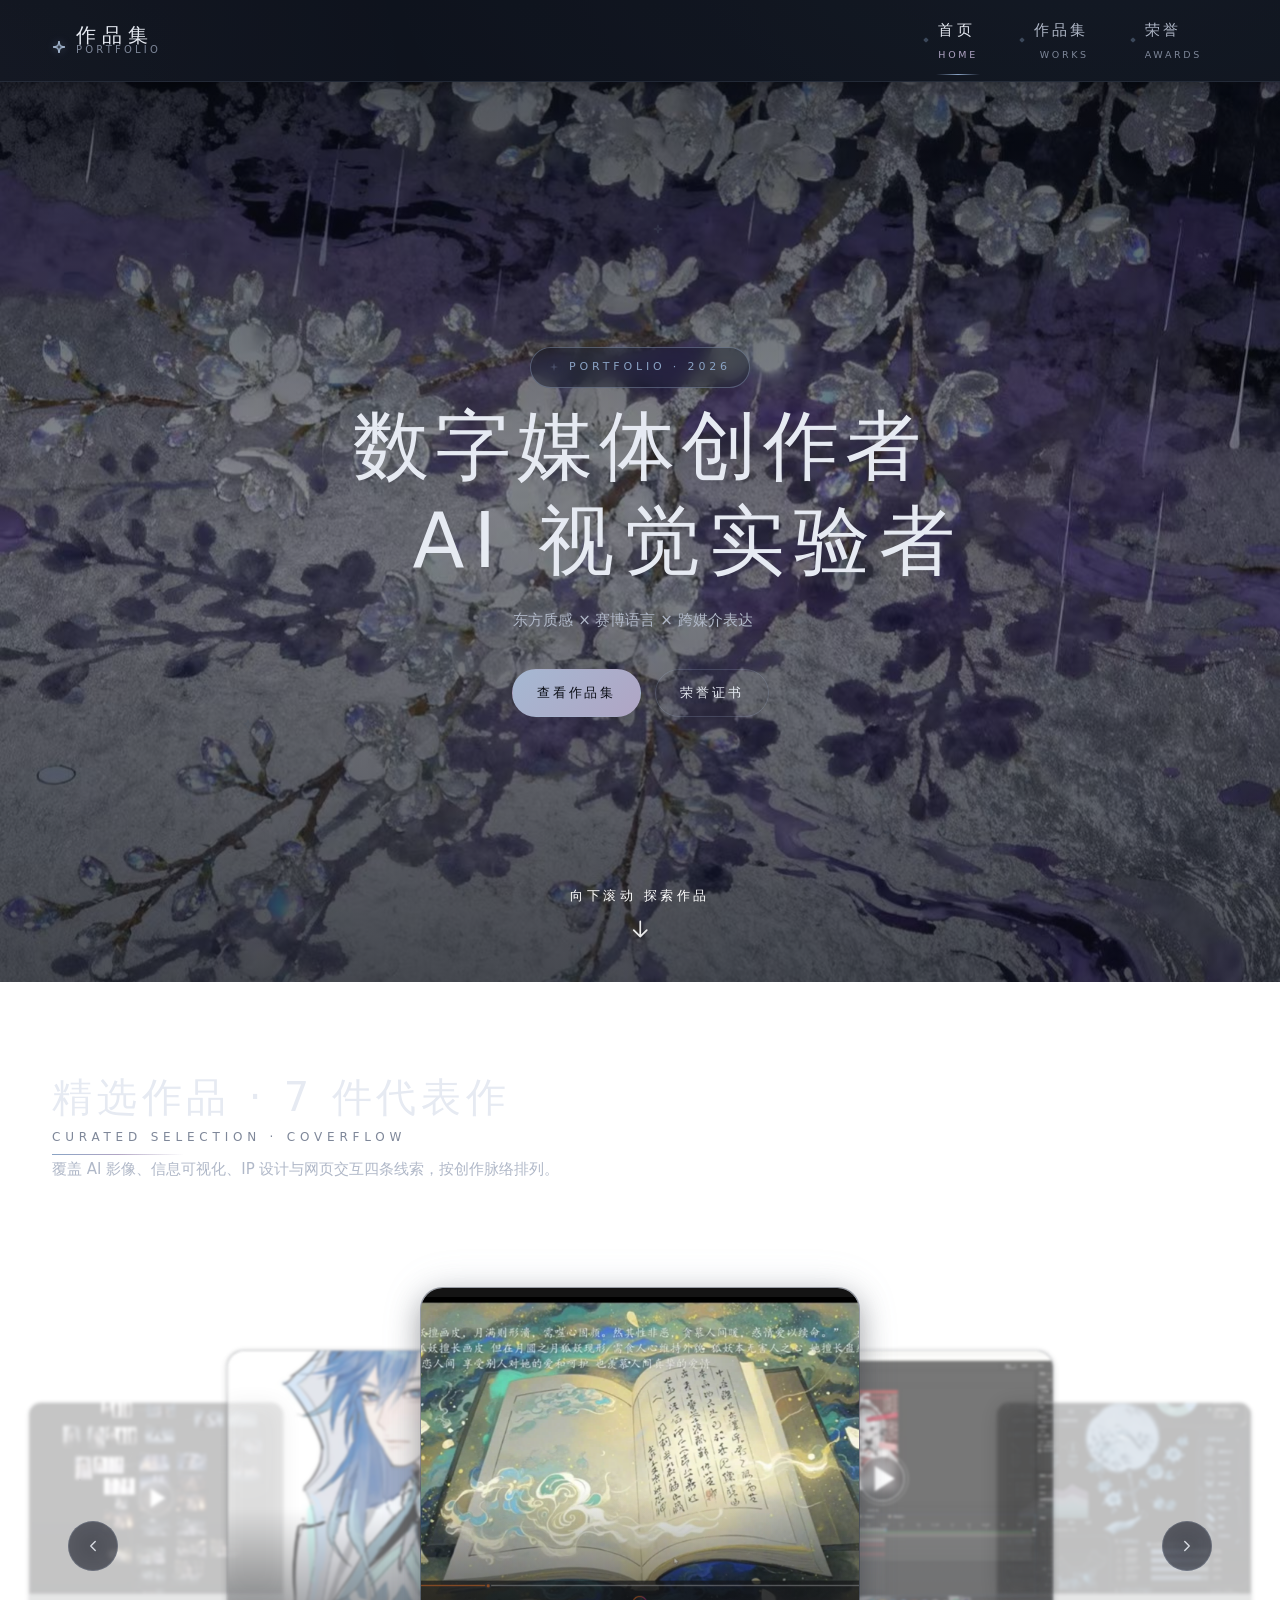
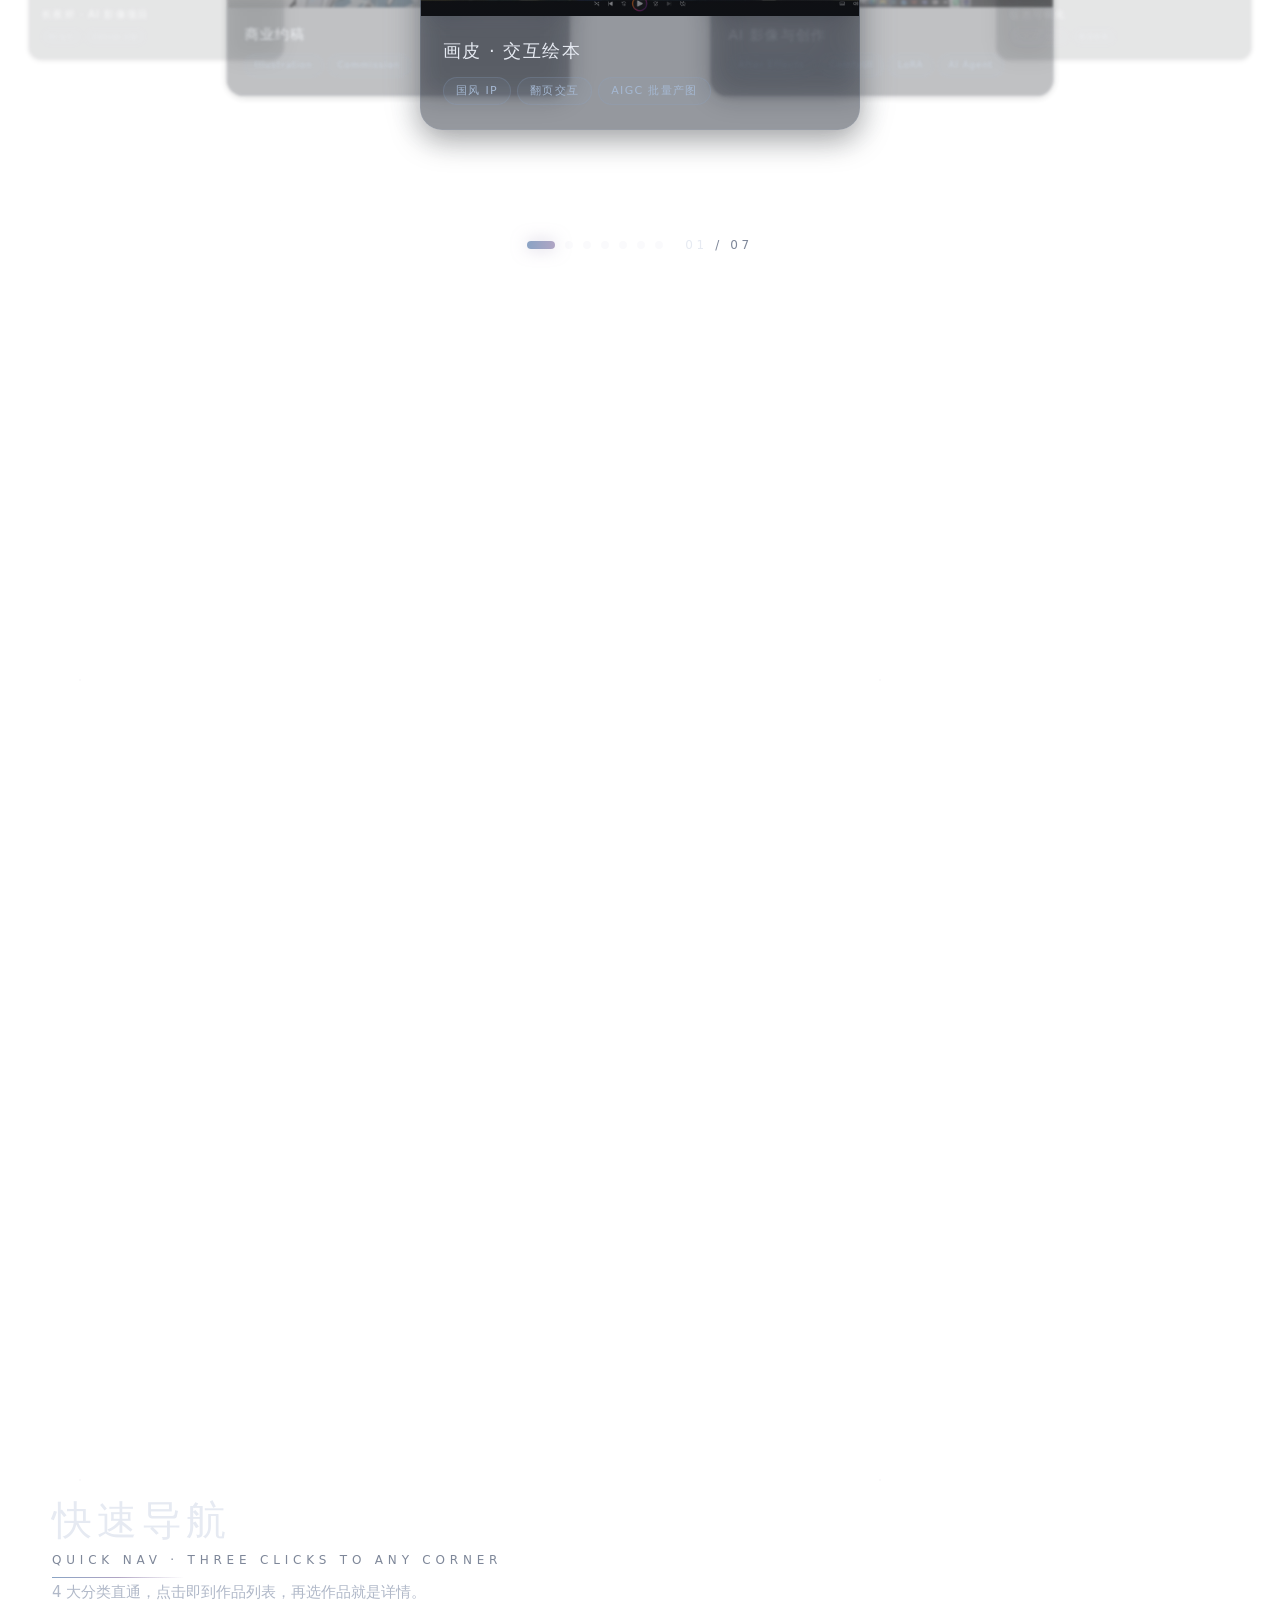
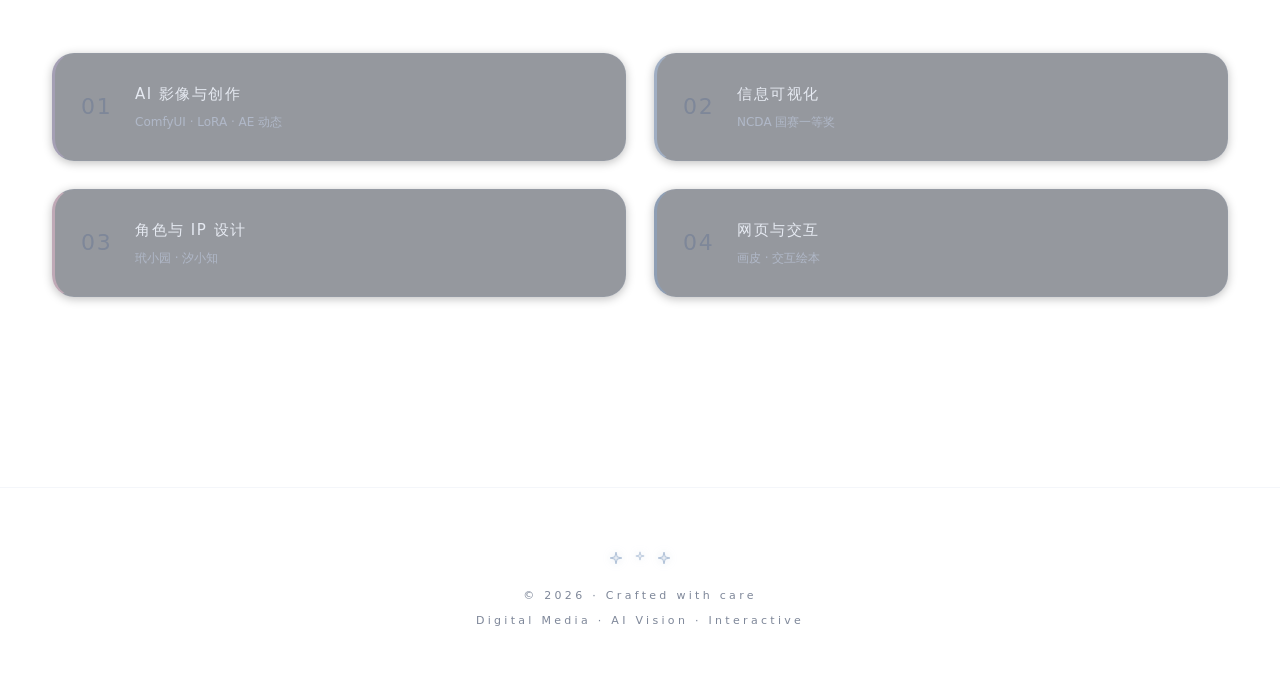
==== commit 7d325122: "更新1" ====
--- a/index.html
+++ b/index.html
@@ -5,11 +5,11 @@
 <meta name="viewport" content="width=device-width, initial-scale=1.0" />
 <title>数字媒体创作者 × AI 视觉实验者</title>
 <meta name="description" content="个人作品集：After Effects 动态视觉、ComfyUI / Stable Diffusion / WebUI AI 生成艺术、信息可视化、原创海洋 IP 设计、网页与交互开发。" />
-<meta property="og:title" content="个人作品集" />
-<meta property="og:description" content="数字媒体创作者 × AI 视觉实验者" />
+<meta property="og:title" content="数字媒体创作者 × AI 视觉实验者" />
+<meta property="og:description" content="个人作品集：After Effects 动态视觉、ComfyUI / Stable Diffusion / WebUI AI 生成艺术、信息可视化、原创海洋 IP 设计、网页与交互开发。" />
 <meta property="og:image" content="assets/images/hero-bg.jpg" />
+<link rel="preload" as="image" href="assets/images/hero-bg.jpg" />
 <link rel="stylesheet" href="css/main.css" />
-<link rel="preload" as="image" href="assets/images/hero-bg.jpg" />
 </head>
 <body>
 <!-- ========== 顶部导航 ========== -->
@@ -33,295 +33,265 @@
 <li><a href="awards.html"><span class="t-cn">荣誉</span><span class="t-en">Awards</span></a></li>
 </ul>
 <div class="nav-actions">
-<button class="hamburger" aria-label="菜单">
-<svg viewBox="0 0 24 24" fill="none" stroke="currentColor" stroke-width="1.8" stroke-linecap="round">
-<path d="M4 7h16M4 12h16M4 17h16"/>
+<button class="hamburger" aria-label="菜单"><svg viewBox="0 0 24 24" fill="none" stroke="currentColor" stroke-width="1.8" stroke-linecap="round"><path d="M4 7h16M4 12h16M4 17h16"/></svg></button>
+</div>
+</div>
+</header>
+
+<!-- ========== Hero 首屏 ========== -->
+<section class="hero">
+<img src="assets/images/hero-bg.jpg" alt="" />
+
+<span class="hero-float" style="top:18%; left:14%; width:14px; height:14px;">
+<svg class="icon-star" viewBox="0 0 24 24" fill="currentColor" fill-opacity=".35"><path d="M12 2 L14 10 L22 12 L14 14 L12 22 L10 14 L2 12 L10 10 Z"/></svg>
+</span>
+<span class="hero-float" style="top:28%; left:78%; width:18px; height:18px; animation-delay: 1.2s;">
+<svg class="icon-star" viewBox="0 0 24 24" fill="currentColor" fill-opacity=".25"><path d="M12 2 L14 10 L22 12 L14 14 L12 22 L10 14 L2 12 L10 10 Z"/></svg>
+</span>
+<span class="hero-float" style="top:68%; left:8%; width:12px; height:12px; animation-delay: 2.4s;">
+<svg class="icon-star" viewBox="0 0 24 24" fill="currentColor" fill-opacity=".30"><path d="M12 2 L14 10 L22 12 L14 14 L12 22 L10 14 L2 12 L10 10 Z"/></svg>
+</span>
+<span class="hero-float" style="top:76%; left:86%; width:16px; height:16px; animation-delay: 3.6s;">
+<svg class="icon-star" viewBox="0 0 24 24" fill="currentColor" fill-opacity=".22"><path d="M12 2 L14 10 L22 12 L14 14 L12 22 L10 14 L2 12 L10 10 Z"/></svg>
+</span>
+
+<div class="hero-content">
+<div class="eyebrow reveal" data-delay="0">
+<svg class="icon-star sm" viewBox="0 0 24 24" fill="currentColor" fill-opacity=".25"><path d="M12 2 L14 10 L22 12 L14 14 L12 22 L10 14 L2 12 L10 10 Z"/></svg>
+<span>Portfolio · 2026</span>
+</div>
+<h1 class="hero-title reveal" data-delay="1">
+数字媒体创作者
+<span class="en">AI 视觉实验者</span>
+</h1>
+<p class="hero-sub reveal" data-delay="2">东方质感 × 赛博语言 × 跨媒介表达</p>
+<div style="display:flex; gap:14px; justify-content:center; flex-wrap:wrap;" class="reveal" data-delay="3">
+<a class="btn primary" href="works.html">查看作品集</a>
+<a class="btn" href="awards.html">荣誉证书</a>
+</div>
+</div>
+
+<a class="scroll-cue" href="#carousel-section" aria-label="向下滚动探索作品">
+<span>向下滚动 探索作品</span>
+<svg viewBox="0 0 24 24" fill="none" stroke="currentColor" stroke-width="1.6" stroke-linecap="round" stroke-linejoin="round">
+  <path d="M12 5v14M6 13l6 6 6-6"/>
 </svg>
-</button>
-</div>
-</div>
-</div>
-</header>
-<!-- ========== Hero 首屏 ========== -->
-<section class="hero" style="position:relative; width:100vw; height:100vh; overflow:hidden; z-index:1;">
-<!-- 背景图：100vw×100vh，object-fit:cover 不变形 -->
-<img src="assets/images/hero-bg.jpg" alt="首屏背景" style="position:absolute; inset:0; width:100%; height:100%; object-fit:cover; object-position:center center; pointer-events:none;" />
-<!-- 渐变遮罩：从底部往上加深 + 轻微顶部 -->
-<div style="position:absolute; inset:0; background:
-linear-gradient(180deg, rgba(10,13,20,0.15) 0%, rgba(10,13,20,0.25) 45%, rgba(10,13,20,0.85) 100%),
-radial-gradient(80% 60% at 50% 30%, rgba(138,163,196,0.10), transparent 60%);"></div>
-<div class="container" style="height:100%; display:flex; flex-direction:column; justify-content:center; align-items:center; text-align:center; padding-top:82px;">
-<div class="reveal" style="display:inline-flex; align-items:center; gap:10px; padding:6px 16px; border:1px solid rgba(168,190,220,0.3); border-radius:999px; background:rgba(10,13,20,0.3); backdrop-filter:blur(8px); margin-bottom:28px;">
-<svg class="icon-star sm" viewBox="0 0 24 24" fill="none" stroke="currentColor" stroke-width="1.6" stroke-linejoin="round" aria-hidden="true">
-<path d="M12 2 L14 10 L22 12 L14 14 L12 22 L10 14 L2 12 L10 10 Z" fill="currentColor" fill-opacity="0.2"/>
-</svg>
-<span style="font-family:var(--font-en); font-size:11px; letter-spacing:0.4em; color:var(--mist-blue-soft); text-transform:uppercase;">Portfolio · 2026</span>
-</div>
-<h1 class="reveal" data-delay="1" style="margin:0; font-size: clamp(42px, 7vw, 88px); font-weight:200; letter-spacing:0.14em; color:#fff; line-height:1.15; text-shadow: 0 6px 30px rgba(0,0,0,.4);">
-<span undefined>数字媒体创作者</span>
-<span style="display:inline-block; margin:0 .4em; color:var(--mist-blue-soft);">×</span>
-<span style="display:inline-block; margin-top:0.15em;">AI 视觉实验者</span>
-</h1>
-<p class="reveal" data-delay="2" style="margin:24px 0 44px; color:rgba(230,234,242,0.78); letter-spacing:0.25em; font-size: clamp(12px, 1.3vw, 15px);">东方质感 × 赛博语言 × 跨媒介表达</p>
-<div class="reveal" data-delay="3" style="display:flex; gap:16px; flex-wrap:wrap; justify-content:center;">
-<a href="works.html" class="btn primary">
-<svg class="icon-star sm" viewBox="0 0 24 24" fill="none" stroke="currentColor" stroke-width="1.6" stroke-linejoin="round" aria-hidden="true"><path d="M12 2 L14 10 L22 12 L14 14 L12 22 L10 14 L2 12 L10 10 Z" fill="currentColor" fill-opacity="0.25"/></svg>
-<span undefined>查看作品集</span>
-</a>
-<a href="awards.html" class="btn"><span undefined>荣誉证书</span>
-<svg width="16" height="16" viewBox="0 0 24 24" fill="none" stroke="currentColor" stroke-width="1.8" stroke-linecap="round" stroke-linejoin="round"><path d="M5 12h14M13 5l7 7-7 7"/></svg>
-</a>
-</div>
-<!-- 底部滚动提示 -->
-<div class="reveal" data-delay="4" style="position:absolute; bottom:36px; left:50%; transform:translateX(-50%); display:flex; flex-direction:column; align-items:center; gap:10px; color:rgba(230,234,242,0.7);">
-<span style="font-family:var(--font-en); font-size:10px; letter-spacing:0.4em;">向下滚动 探索作品</span>
-<span style="width:1px; height:42px; background:linear-gradient(180deg, var(--mist-blue-soft), transparent); animation: scrollLine 2.4s ease-in-out infinite;"></span>
-</div>
-</div>
+</a>
 </section>
-<style>@keyframes scrollLine { 0%{transform:scaleY(.2); transform-origin:top; opacity:.4;} 50%{transform:scaleY(1); opacity:1;} 100%{transform:scaleY(.2); transform-origin:bottom; opacity:.4;} }</style>
-<!-- ========== 精选作品 ========== -->
-<main>
-<section class="section" id="featured">
-<div class="container">
-<div class="reveal" style="display:flex; align-items:flex-end; justify-content:space-between; gap:20px; flex-wrap:wrap;">
-<div>
-<div class="eyebrow">
-<svg class="icon-star sm" viewBox="0 0 24 24" fill="none" stroke="currentColor" stroke-width="1.6" stroke-linejoin="round" aria-hidden="true"><path d="M12 2 L14 10 L22 12 L14 14 L12 22 L10 14 L2 12 L10 10 Z" fill="currentColor" fill-opacity="0.2"/></svg>
-<span undefined>Selected Works</span>
-</div>
-<h2 class="section-title">
-<span undefined>精选代表作</span>
-<span class="en">Representative Pieces across 6 Categories</span>
-</h2>
-</div>
-<a class="btn" href="works.html" style="margin-bottom:12px;">
-<span undefined>作品集</span>
-<svg width="16" height="16" viewBox="0 0 24 24" fill="none" stroke="currentColor" stroke-width="1.8" stroke-linecap="round" stroke-linejoin="round"><path d="M5 12h14M13 5l7 7-7 7"/></svg>
-</a>
-</div>
-<p class="section-desc reveal" data-delay="1">从六个创作类别中挑选的 8 件代表作，点击卡片进入聚合详情页。</p>
-<div class="work-grid">
-<!-- 画皮交互绘本（首页精选 01 位），分类归属 C5 网页与交互，跳 work-web.html -->
-<a class="work-card glass-card reveal" data-delay="1" data-cat="c5" href="work-web.html">
-<div class="cover">
-<img src="assets/images/huapi-cover.jpg" alt="画皮交互绘本 封面" loading="lazy" />
-<div class="cta"><span undefined>查看交互绘本</span>
-<svg viewBox="0 0 24 24" fill="none" stroke="currentColor" stroke-width="2" stroke-linecap="round" stroke-linejoin="round"><path d="M5 12h14M13 5l7 7-7 7"/></svg>
-</div>
-</div>
-<div class="meta">
-<h3>画皮 · 交互绘本</h3>
-<div class="tags"><span class="tag purple">国风 IP</span><span class="tag warm">翻页交互</span><span class="tag">AIGC 批量产图</span></div>
-</div>
-</a>
-<!-- 动态视觉 -->
-<a class="work-card glass-card reveal" data-delay="2" data-cat="c1" href="work-motion.html">
-<div class="cover">
-<video class="preview" muted loop playsinline data-poster="assets/images/ae-project-screenshot-1.jpg">
-<source src="assets/videos/ae-poster-loop-character.mp4" type="video/mp4" />
-</video>
-<div class="play-pulse" aria-hidden="true">
-<svg width="20" height="20" viewBox="0 0 24 24" fill="currentColor"><path d="M8 5v14l11-7z"/></svg>
-</div>
-<div class="cta"><span undefined>查看详情</span>
-<svg viewBox="0 0 24 24" fill="none" stroke="currentColor" stroke-width="2" stroke-linecap="round" stroke-linejoin="round"><path d="M5 12h14M13 5l7 7-7 7"/></svg>
-</div>
-</div>
-<div class="meta">
-<h3>动态视觉与影像</h3>
-<div class="tags"><span class="tag">After Effects</span><span class="tag purple">AI 影像</span><span class="tag warm">Music</span></div>
-</div>
-</a>
-<!-- AI 创作 -->
-<a class="work-card glass-card reveal" data-delay="2" data-cat="c2" href="work-ai.html">
-<div class="cover">
-<img src="assets/images/comfyui-workflow-lora.png" alt="ComfyUI 工作流" loading="lazy" />
-<div class="cta"><span undefined>查看详情</span>
-<svg viewBox="0 0 24 24" fill="none" stroke="currentColor" stroke-width="2" stroke-linecap="round" stroke-linejoin="round"><path d="M5 12h14M13 5l7 7-7 7"/></svg>
-</div>
-</div>
-<div class="meta">
-<h3>AI 创作与技术</h3>
-<div class="tags"><span class="tag">ComfyUI</span><span class="tag purple">LoRA</span><span class="tag">WebUI</span></div>
-</div>
-</a>
-<!-- 信息可视化 -->
-<a class="work-card glass-card reveal" data-delay="3" data-cat="c3" href="work-viz.html">
-<div class="cover">
-<img src="assets/images/visualization-1.jpg" alt="信息可视化" loading="lazy" />
-<div class="cta"><span undefined>查看详情</span>
-<svg viewBox="0 0 24 24" fill="none" stroke="currentColor" stroke-width="2" stroke-linecap="round" stroke-linejoin="round"><path d="M5 12h14M13 5l7 7-7 7"/></svg>
-</div>
-</div>
-<div class="meta">
-<h3>信息可视化</h3>
-<div class="tags"><span class="tag">NCDA · 国一</span><span class="tag warm">数据叙事</span></div>
-</div>
-</a>
-<!-- 海洋 IP -->
-<a class="work-card glass-card reveal" data-delay="4" data-cat="c4" href="work-ip.html">
-<div class="cover">
-<img src="assets/images/ip-daixiaoyuan.jpg" alt="原创 IP 玳小园" loading="lazy" />
-<div class="cta"><span undefined>查看详情</span>
-<svg viewBox="0 0 24 24" fill="none" stroke="currentColor" stroke-width="2" stroke-linecap="round" stroke-linejoin="round"><path d="M5 12h14M13 5l7 7-7 7"/></svg>
-</div>
-</div>
-<div class="meta">
-<h3>角色与 IP 设计</h3>
-<div class="tags"><span class="tag purple">玳小园</span><span class="tag">汐小知</span><span class="tag warm">蟹小满</span></div>
-</div>
-</a>
-<!-- 网页交互 二十八星宿 -->
-<a class="work-card glass-card reveal" data-delay="5" data-cat="c5" href="work-web.html">
-<div class="cover">
-<img src="assets/images/constellations-screenshot.png" alt="二十八星宿网页" loading="lazy" />
-<div class="cta"><span undefined>查看详情</span>
-<svg viewBox="0 0 24 24" fill="none" stroke="currentColor" stroke-width="2" stroke-linecap="round" stroke-linejoin="round"><path d="M5 12h14M13 5l7 7-7 7"/></svg>
-</div>
-</div>
-<div class="meta">
-<h3>网页与交互</h3>
-<div class="tags"><span class="tag">HTML/CSS</span><span class="tag purple">Unity</span><span class="tag warm">Game UI</span></div>
-</div>
-</a>
-<!-- 长夜烬（单列做宽亮点也行，保持网格） -->
-<a class="work-card glass-card reveal" data-delay="6" data-cat="c1" href="work-motion.html">
-<div class="cover">
-<img src="assets/images/canvas-process-night.jpg" alt="长夜烬 画布过程" loading="lazy" />
-<div class="play-pulse" aria-hidden="true">
-<svg width="20" height="20" viewBox="0 0 24 24" fill="currentColor"><path d="M8 5v14l11-7z"/></svg>
-</div>
-<div class="cta"><span>长夜烬预告片</span>
-<svg viewBox="0 0 24 24" fill="none" stroke="currentColor" stroke-width="2" stroke-linecap="round" stroke-linejoin="round"><path d="M5 12h14M13 5l7 7-7 7"/></svg>
-</div>
-</div>
-<div class="meta">
-<h3>长夜烬 · AI 影像项目</h3>
-<div class="tags"><span class="tag purple">AI 短片</span><span class="tag">Canvas 过程</span></div>
-</div>
-</a>
-<!-- 商业约稿 -->
-<a class="work-card glass-card reveal" data-delay="3" data-cat="c4" href="work-ip.html">
-<div class="cover">
-<img src="assets/images/commission-1.jpg" alt="商业约稿" loading="lazy" />
-<div class="cta"><span undefined>查看详情</span>
-<svg viewBox="0 0 24 24" fill="none" stroke="currentColor" stroke-width="2" stroke-linecap="round" stroke-linejoin="round"><path d="M5 12h14M13 5l7 7-7 7"/></svg>
-</div>
-</div>
-<div class="meta">
-<h3>商业约稿</h3>
-<div class="tags"><span class="tag warm">Illustration</span><span class="tag">Commission</span></div>
-</div>
-</a>
-</div>
-</div>
-</section>
-<!-- ========== 技能矩阵 ========== -->
-<section class="section" style="padding-top: 60px;">
+
+<!-- ========== 精选作品 coverflow 轮播 ========== -->
+<section id="carousel-section" class="section" style="padding-top:90px;">
 <div class="container">
 <div class="reveal">
-<div class="eyebrow">
-<svg class="icon-star sm" viewBox="0 0 24 24" fill="none" stroke="currentColor" stroke-width="1.6" stroke-linejoin="round" aria-hidden="true"><path d="M12 2 L14 10 L22 12 L14 14 L12 22 L10 14 L2 12 L10 10 Z" fill="currentColor" fill-opacity="0.2"/></svg>
-<span undefined>Creative Stack</span>
-</div>
 <h2 class="section-title">
-<span undefined>技能矩阵</span>
-<span class="en">Tools & Capabilities</span>
+<span>精选作品 · 7 件代表作</span>
+<span class="en">Curated Selection · Coverflow</span>
 </h2>
-</div>
-<p class="section-desc reveal" data-delay="1">把传统设计的控制力、AI 工作流的迭代速度，以及前端交互的落地能力组合在一起。</p>
-<div class="skill-groups">
-<div class="skill-group glass-card reveal" data-delay="1">
-<h4>
-<svg class="icon-star" viewBox="0 0 24 24" fill="none" stroke="currentColor" stroke-width="1.6" stroke-linejoin="round"><path d="M12 2 L14 10 L22 12 L14 14 L12 22 L10 14 L2 12 L10 10 Z" fill="currentColor" fill-opacity="0.2"/></svg>
-AI 创作工具
-<span class="en">AI Tools · Core</span>
-</h4>
-<p style="margin:6px 0 16px; color:var(--ink-soft); font-size:13px;">
-核心竞争力：ComfyUI 节点化工作流 + WebUI/Stable Diffusion 管线 + 即梦/可灵/Seedance/Midjourney，能从 LoRA 选型、参数调优，一直做到多模态整合输出。
-</p>
-<div class="skill-item"><div class="row"><span class="name">ComfyUI</span><span>92%</span></div><div class="bar"><div class="fill" data-val="92"></div></div></div>
-<div class="skill-item"><div class="row"><span class="name">Stable Diffusion / WebUI</span><span>88%</span></div><div class="bar"><div class="fill" data-val="88"></div></div></div>
-<div class="skill-item"><div class="row"><span class="name">LoRA 训练与运用</span><span>86%</span></div><div class="bar"><div class="fill" data-val="86"></div></div></div>
-<div class="skill-item"><div class="row"><span class="name">即梦 / 可灵 / Seedance / Midjourney</span><span>82%</span></div><div class="bar"><div class="fill" data-val="82"></div></div></div>
-</div>
-<div class="skill-group glass-card reveal" data-delay="2">
-<h4>
-<svg class="icon-star" viewBox="0 0 24 24" fill="none" stroke="currentColor" stroke-width="1.6" stroke-linejoin="round"><path d="M12 2 L14 10 L22 12 L14 14 L12 22 L10 14 L2 12 L10 10 Z" fill="currentColor" fill-opacity="0.2"/></svg>
-设计与动效
-<span class="en">Design & Motion</span>
-</h4>
-<p style="margin:6px 0 16px; color:var(--ink-soft); font-size:13px;">
-以 After Effects 为主力动效工具，Figma 负责界面和 IP 规范输出，3ds Max 承担 3D 资产建模与静帧渲染。
-</p>
-<div class="skill-item"><div class="row"><span class="name">After Effects</span><span>90%</span></div><div class="bar"><div class="fill" data-val="90"></div></div></div>
-<div class="skill-item"><div class="row"><span class="name">Figma</span><span>86%</span></div><div class="bar"><div class="fill" data-val="86"></div></div></div>
-<div class="skill-item"><div class="row"><span class="name">3ds Max</span><span>74%</span></div><div class="bar"><div class="fill" data-val="74"></div></div></div>
-</div>
-<div class="skill-group glass-card reveal" data-delay="3">
-<h4>
-<svg class="icon-star" viewBox="0 0 24 24" fill="none" stroke="currentColor" stroke-width="1.6" stroke-linejoin="round"><path d="M12 2 L14 10 L22 12 L14 14 L12 22 L10 14 L2 12 L10 10 Z" fill="currentColor" fill-opacity="0.2"/></svg>
-游戏 / 交互 / 前端
-<span class="en">Game · Web · UX</span>
-</h4>
-<p style="margin:6px 0 16px; color:var(--ink-soft); font-size:13px;">
-Unity 做游戏原型与交互装置，HTML/CSS 做静态站点落地，小程序开发做轻量应用与校园工具。
-</p>
-<div class="skill-item"><div class="row"><span class="name">Unity</span><span>78%</span></div><div class="bar"><div class="fill" data-val="78"></div></div></div>
-<div class="skill-item"><div class="row"><span class="name">HTML / CSS</span><span>86%</span></div><div class="bar"><div class="fill" data-val="86"></div></div></div>
-<div class="skill-item"><div class="row"><span class="name">小程序开发</span><span>72%</span></div><div class="bar"><div class="fill" data-val="72"></div></div></div>
-</div>
-<div class="skill-group glass-card reveal" data-delay="4">
-<h4>
-<svg class="icon-star" viewBox="0 0 24 24" fill="none" stroke="currentColor" stroke-width="1.6" stroke-linejoin="round"><path d="M12 2 L14 10 L22 12 L14 14 L12 22 L10 14 L2 12 L10 10 Z" fill="currentColor" fill-opacity="0.2"/></svg>
-其他能力
-<span class="en">Other Skills</span>
-</h4>
-<p style="margin:6px 0 16px; color:var(--ink-soft); font-size:13px;">
-视频剪辑、脚本创作、摄影基础——让作品从概念到交付可以一个人闭环推进。
-</p>
-<div class="skill-item"><div class="row"><span class="name">视频剪辑</span><span>86%</span></div><div class="bar"><div class="fill" data-val="86"></div></div></div>
-<div class="skill-item"><div class="row"><span class="name">脚本 / 文案</span><span>80%</span></div><div class="bar"><div class="fill" data-val="80"></div></div></div>
-<div class="skill-item"><div class="row"><span class="name">摄影</span><span>70%</span></div><div class="bar"><div class="fill" data-val="70"></div></div></div>
-</div>
+<p class="section-desc">覆盖 AI 影像、信息可视化、IP 设计与网页交互四条线索，按创作脉络排列。</p>
+</div>
+
+<div class="carousel" data-carousel aria-roledescription="carousel">
+
+<button class="carousel-arrow prev" type="button" aria-label="上一件作品">
+<svg viewBox="0 0 24 24" fill="none" stroke="currentColor" stroke-width="1.8" stroke-linecap="round" stroke-linejoin="round"><path d="M15 18l-6-6 6-6"/></svg>
+</button>
+
+<div class="carousel-viewport">
+<div class="carousel-track">
+
+<!-- 1. 画皮 · 交互绘本 -->
+<a class="work-card glass-card carousel-slide" data-cat="c5" href="work-web.html">
+<div class="cover">
+<img src="assets/images/huapi-cover.jpg" alt="画皮 · 交互绘本" loading="lazy" />
+<div class="cta"><span>查看详情</span><svg viewBox="0 0 24 24" fill="none" stroke="currentColor" stroke-width="1.8" stroke-linecap="round" stroke-linejoin="round"><path d="M5 12h14M13 6l6 6-6 6"/></svg></div>
+</div>
+<div class="meta"><h3>画皮 · 交互绘本</h3><div class="tags"><span class="tag">国风 IP</span><span class="tag">翻页交互</span><span class="tag">AIGC 批量产图</span></div></div>
+</a>
+
+<!-- 2. AI 影像与创作（video） -->
+<a class="work-card glass-card carousel-slide" data-cat="c1" href="work-ai-motion.html">
+<div class="cover">
+<video src="assets/videos/ae-poster-loop-character.mp4" poster="assets/images/ae-project-screenshot-1.jpg" muted loop playsinline></video>
+<div class="play-pulse" aria-hidden="true"><svg viewBox="0 0 24 24" fill="currentColor"><path d="M8 5v14l11-7z"/></svg></div>
+<div class="cta"><span>查看详情</span><svg viewBox="0 0 24 24" fill="none" stroke="currentColor" stroke-width="1.8" stroke-linecap="round" stroke-linejoin="round"><path d="M5 12h14M13 6l6 6-6 6"/></svg></div>
+</div>
+<div class="meta"><h3>AI 影像与创作</h3><div class="tags"><span class="tag">After Effects</span><span class="tag">ComfyUI</span><span class="tag">LoRA</span><span class="tag">AI Agent</span></div></div>
+</a>
+
+<!-- 3. 信息可视化 -->
+<a class="work-card glass-card carousel-slide" data-cat="c3" href="work-viz.html">
+<div class="cover">
+<img src="assets/images/visualization-1.jpg" alt="信息可视化" loading="lazy" />
+<div class="cta"><span>查看详情</span><svg viewBox="0 0 24 24" fill="none" stroke="currentColor" stroke-width="1.8" stroke-linecap="round" stroke-linejoin="round"><path d="M5 12h14M13 6l6 6-6 6"/></svg></div>
+</div>
+<div class="meta"><h3>信息可视化</h3><div class="tags"><span class="tag purple">NCDA · 国一</span><span class="tag">数据叙事</span></div></div>
+</a>
+
+<!-- 4. 角色与 IP 设计 -->
+<a class="work-card glass-card carousel-slide" data-cat="c4" href="work-ip.html">
+<div class="cover">
+<img src="assets/images/ip-daixiaoyuan.jpg" alt="角色与 IP 设计" loading="lazy" />
+<div class="cta"><span>查看详情</span><svg viewBox="0 0 24 24" fill="none" stroke="currentColor" stroke-width="1.8" stroke-linecap="round" stroke-linejoin="round"><path d="M5 12h14M13 6l6 6-6 6"/></svg></div>
+</div>
+<div class="meta"><h3>角色与 IP 设计</h3><div class="tags"><span class="tag warm">玳小园</span><span class="tag warm">汐小知</span><span class="tag warm">蟹小满</span></div></div>
+</a>
+
+<!-- 5. 网页与交互 -->
+<a class="work-card glass-card carousel-slide" data-cat="c5" href="work-web.html">
+<div class="cover">
+<img src="assets/images/constellations-screenshot.png" alt="网页与交互" loading="lazy" />
+<div class="cta"><span>查看详情</span><svg viewBox="0 0 24 24" fill="none" stroke="currentColor" stroke-width="1.8" stroke-linecap="round" stroke-linejoin="round"><path d="M5 12h14M13 6l6 6-6 6"/></svg></div>
+</div>
+<div class="meta"><h3>网页与交互</h3><div class="tags"><span class="tag">HTML / CSS</span><span class="tag">Unity</span><span class="tag">Game UI</span></div></div>
+</a>
+
+<!-- 6. 长夜烬 · AI 影像项目 -->
+<a class="work-card glass-card carousel-slide" data-cat="c1" href="work-ai-motion.html">
+<div class="cover">
+<img src="assets/images/canvas-process-night.jpg" alt="长夜烬 · AI 影像项目" loading="lazy" />
+<div class="play-pulse" aria-hidden="true"><svg viewBox="0 0 24 24" fill="currentColor"><path d="M8 5v14l11-7z"/></svg></div>
+<div class="cta"><span>查看详情</span><svg viewBox="0 0 24 24" fill="none" stroke="currentColor" stroke-width="1.8" stroke-linecap="round" stroke-linejoin="round"><path d="M5 12h14M13 6l6 6-6 6"/></svg></div>
+</div>
+<div class="meta"><h3>长夜烬 · AI 影像项目</h3><div class="tags"><span class="tag">AI 短片</span><span class="tag">Canvas 过程</span></div></div>
+</a>
+
+<!-- 7. 商业约稿 -->
+<a class="work-card glass-card carousel-slide" data-cat="c4" href="work-ip.html">
+<div class="cover">
+<img src="assets/images/commission-1.jpg" alt="商业约稿" loading="lazy" />
+<div class="cta"><span>查看详情</span><svg viewBox="0 0 24 24" fill="none" stroke="currentColor" stroke-width="1.8" stroke-linecap="round" stroke-linejoin="round"><path d="M5 12h14M13 6l6 6-6 6"/></svg></div>
+</div>
+<div class="meta"><h3>商业约稿</h3><div class="tags"><span class="tag">Illustration</span><span class="tag">Commission</span></div></div>
+</a>
+
+</div>
+</div>
+
+<button class="carousel-arrow next" type="button" aria-label="下一件作品">
+<svg viewBox="0 0 24 24" fill="none" stroke="currentColor" stroke-width="1.8" stroke-linecap="round" stroke-linejoin="round"><path d="M9 6l6 6-6 6"/></svg>
+</button>
+
+<div class="carousel-foot">
+<div class="carousel-dots"></div>
+<div class="carousel-count"><b>01</b> / 07</div>
+</div>
+
 </div>
 </div>
 </section>
-<!-- ========== 快速导航 ========== -->
-<section class="section" style="padding-top: 40px; padding-bottom: 100px;">
+
+<!-- ========== 技能矩阵 ========== -->
+<section class="section">
 <div class="container">
 <div class="reveal">
-<div class="eyebrow">
-<svg class="icon-star sm" viewBox="0 0 24 24" fill="none" stroke="currentColor" stroke-width="1.6" stroke-linejoin="round"><path d="M12 2 L14 10 L22 12 L14 14 L12 22 L10 14 L2 12 L10 10 Z" fill="currentColor" fill-opacity="0.2"/></svg>
-<span undefined>Quick Nav</span>
-</div>
 <h2 class="section-title">
-<span undefined>快速导航</span>
-<span class="en">Jump to Anywhere in 3 Clicks</span>
+<span>技能矩阵</span>
+<span class="en">Skill Matrix · Tools &amp; Pipelines</span>
 </h2>
-</div>
-<p class="section-desc reveal" data-delay="1">三次点击内，到达你想看的任何一个角落。</p>
-<div style="display:grid; grid-template-columns:repeat(2,1fr); gap:20px;" class="reveal-grid">
-<a href="works.html" class="glass-card reveal" data-delay="1" style="padding:28px; display:flex; flex-direction:column; gap:14px;">
-<svg class="icon-star lg" viewBox="0 0 24 24" fill="none" stroke="currentColor" stroke-width="1.4" stroke-linejoin="round"><path d="M12 2 L14 10 L22 12 L14 14 L12 22 L10 14 L2 12 L10 10 Z" fill="currentColor" fill-opacity="0.15"/></svg>
-<h3 style="margin:0; font-size:20px; font-weight:400; letter-spacing:0.12em;">作品集<span style="display:block; font-family:var(--font-en); font-size:10px; letter-spacing:0.32em; color:var(--ink-faint); margin-top:6px; text-transform:uppercase;">Portfolio</span></h3>
-<p style="margin:0; color:var(--ink-soft); font-size:13px;">6 大类 37+ 件作品，分类筛选。</p>
-</a>
-<a href="awards.html" class="glass-card reveal" data-delay="2" style="padding:28px; display:flex; flex-direction:column; gap:14px;">
-<svg class="icon-star lg" viewBox="0 0 24 24" fill="none" stroke="currentColor" stroke-width="1.4" stroke-linejoin="round"><path d="M12 2 L14 10 L22 12 L14 14 L12 22 L10 14 L2 12 L10 10 Z" fill="currentColor" fill-opacity="0.15"/></svg>
-<h3 style="margin:0; font-size:20px; font-weight:400; letter-spacing:0.12em;">荣誉<span style="display:block; font-family:var(--font-en); font-size:10px; letter-spacing:0.32em; color:var(--ink-faint); margin-top:6px; text-transform:uppercase;">Awards</span></h3>
-<p style="margin:0; color:var(--ink-soft); font-size:13px;">国家级 & 省级获奖证书。</p>
-</a>
-</div>
-<style>
-@media (max-width:991px){ .reveal-grid{grid-template-columns:repeat(2,1fr) !important;} }
-@media (max-width:520px){ .reveal-grid{grid-template-columns:1fr !important;} }
-</style>
+<p class="section-desc">4 大分组：AI 创作工具 · 设计与动效 · 游戏交互前端 · 其他能力。</p>
+</div>
+
+<div class="skill-matrix">
+
+<div class="skill-group glass-card reveal" data-delay="1">
+<div class="sg-head">
+<h3><span style="font-family:var(--font-en); letter-spacing:.2em;">+</span> AI 创作工具</h3>
+<span class="sg-en">AI TOOLS · CORE</span>
+</div>
+<p class="sg-desc">核心竞争力：ComfyUI 节点化工作流 + WebUI/Stable Diffusion 管线 + 即梦/可灵/Seedance/Midjourney，能从 LoRA 选型、参数调优，一直做到多模态整合输出。</p>
+<div class="skill-item"><div class="row"><span class="name">ComfyUI</span><span>92%</span></div><div class="bar"><div class="fill" data-val="92" style="width: 0%;"></div></div></div>
+<div class="skill-item"><div class="row"><span class="name">Stable Diffusion / WebUI</span><span>88%</span></div><div class="bar"><div class="fill" data-val="88" style="width: 0%;"></div></div></div>
+<div class="skill-item"><div class="row"><span class="name">LoRA 训练与运用</span><span>86%</span></div><div class="bar"><div class="fill" data-val="86" style="width: 0%;"></div></div></div>
+<div class="skill-item"><div class="row"><span class="name">即梦 / 可灵 / Seedance / Midjourney</span><span>82%</span></div><div class="bar"><div class="fill" data-val="82" style="width: 0%;"></div></div></div>
+</div>
+
+<div class="skill-group glass-card reveal" data-delay="2">
+<div class="sg-head">
+<h3><span style="font-family:var(--font-en); letter-spacing:.2em;">+</span> 设计与动效</h3>
+<span class="sg-en">DESIGN &amp; MOTION</span>
+</div>
+<p class="sg-desc">以 After Effects 为主力动效工具，Figma 负责界面和 IP 规范输出，3ds Max 承担 3D 资产建模与静帧渲染。</p>
+<div class="skill-item"><div class="row"><span class="name">After Effects</span><span>90%</span></div><div class="bar"><div class="fill" data-val="90" style="width: 0%;"></div></div></div>
+<div class="skill-item"><div class="row"><span class="name">Figma</span><span>86%</span></div><div class="bar"><div class="fill" data-val="86" style="width: 0%;"></div></div></div>
+<div class="skill-item"><div class="row"><span class="name">3ds Max</span><span>74%</span></div><div class="bar"><div class="fill" data-val="74" style="width: 0%;"></div></div></div>
+</div>
+
+<div class="skill-group glass-card reveal" data-delay="3">
+<div class="sg-head">
+<h3><span style="font-family:var(--font-en); letter-spacing:.2em;">+</span> 游戏 / 交互 / 前端</h3>
+<span class="sg-en">GAME · WEB · UX</span>
+</div>
+<p class="sg-desc">Unity 做游戏原型与交互装置，HTML/CSS 做静态站点落地，小程序开发做轻量应用与校园工具。</p>
+<div class="skill-item"><div class="row"><span class="name">Unity</span><span>78%</span></div><div class="bar"><div class="fill" data-val="78" style="width: 0%;"></div></div></div>
+<div class="skill-item"><div class="row"><span class="name">HTML / CSS</span><span>86%</span></div><div class="bar"><div class="fill" data-val="86" style="width: 0%;"></div></div></div>
+<div class="skill-item"><div class="row"><span class="name">小程序开发</span><span>72%</span></div><div class="bar"><div class="fill" data-val="72" style="width: 0%;"></div></div></div>
+</div>
+
+<div class="skill-group glass-card reveal" data-delay="4">
+<div class="sg-head">
+<h3><span style="font-family:var(--font-en); letter-spacing:.2em;">+</span> 其他能力</h3>
+<span class="sg-en">OTHER SKILLS</span>
+</div>
+<p class="sg-desc">视频剪辑、脚本创作、摄影基础——让作品从概念到交付可以一个人闭环推进。</p>
+<div class="skill-item"><div class="row"><span class="name">视频剪辑</span><span>86%</span></div><div class="bar"><div class="fill" data-val="86" style="width: 0%;"></div></div></div>
+<div class="skill-item"><div class="row"><span class="name">脚本 / 文案</span><span>80%</span></div><div class="bar"><div class="fill" data-val="80" style="width: 0%;"></div></div></div>
+<div class="skill-item"><div class="row"><span class="name">摄影</span><span>70%</span></div><div class="bar"><div class="fill" data-val="70" style="width: 0%;"></div></div></div>
+</div>
+
+</div>
 </div>
 </section>
-</main>
-<!-- ========== Footer ========== -->
+
+<!-- ========== 快速导航（三次点击内到达任何角落）========== -->
+<section class="section">
+<div class="container">
+<div class="reveal">
+<h2 class="section-title">
+<span>快速导航</span>
+<span class="en">Quick Nav · Three Clicks to Any Corner</span>
+</h2>
+<p class="section-desc">4 大分类直通，点击即到作品列表，再选作品就是详情。</p>
+</div>
+
+<div class="quick-nav-grid reveal-grid">
+
+<a class="glass-card reveal qn-item" data-delay="1" href="work-ai-motion.html" style="border-left:3px solid rgba(176,165,196,.6);">
+<div class="qn-tag">01</div>
+<div>
+<div class="qn-title">AI 影像与创作</div>
+<div class="qn-sub">ComfyUI · LoRA · AE 动态</div>
+</div>
+</a>
+
+<a class="glass-card reveal qn-item" data-delay="2" href="work-viz.html" style="border-left:3px solid rgba(168,190,220,.6);">
+<div class="qn-tag">02</div>
+<div>
+<div class="qn-title">信息可视化</div>
+<div class="qn-sub">NCDA 国赛一等奖</div>
+</div>
+</a>
+
+<a class="glass-card reveal qn-item" data-delay="3" href="work-ip.html" style="border-left:3px solid rgba(220,182,198,.6);">
+<div class="qn-tag">03</div>
+<div>
+<div class="qn-title">角色与 IP 设计</div>
+<div class="qn-sub">玳小园 · 汐小知</div>
+</div>
+</a>
+
+<a class="glass-card reveal qn-item" data-delay="4" href="work-web.html" style="border-left:3px solid rgba(138,163,196,.6);">
+<div class="qn-tag">04</div>
+<div>
+<div class="qn-title">网页与交互</div>
+<div class="qn-sub">画皮 · 交互绘本</div>
+</div>
+</a>
+
+</div>
+</div>
+</section>
+
+<!-- ========== 全局底部 ========== -->
 <footer class="footer">
 <div class="container">
 <div class="stars">
@@ -329,11 +299,11 @@
 <svg class="icon-star sm" viewBox="0 0 24 24" fill="none" stroke="currentColor" stroke-width="1.5" stroke-linejoin="round"><path d="M12 2 L14 10 L22 12 L14 14 L12 22 L10 14 L2 12 L10 10 Z" fill="currentColor" fill-opacity="0.2"/></svg>
 <svg class="icon-star" viewBox="0 0 24 24" fill="none" stroke="currentColor" stroke-width="1.5" stroke-linejoin="round"><path d="M12 2 L14 10 L22 12 L14 14 L12 22 L10 14 L2 12 L10 10 Z" fill="currentColor" fill-opacity="0.2"/></svg>
 </div>
-<p undefined>© 2026 · Crafted with care</p>
-<p undefined>Digital Media · AI Vision · Interactive</p>
+<p>© 2026 · Crafted with care</p>
+<p>Digital Media · AI Vision · Interactive</p>
 </div>
 </footer>
-<!-- ========== 通用 Lightbox ========== -->
+
 <div class="lightbox" role="dialog" aria-modal="true">
 <button class="close" aria-label="关闭"><svg width="18" height="18" viewBox="0 0 24 24" fill="none" stroke="currentColor" stroke-width="2" stroke-linecap="round"><path d="M6 6l12 12M18 6L6 18"/></svg></button>
 <button class="nav prev" aria-label="上一张"><svg width="18" height="18" viewBox="0 0 24 24" fill="none" stroke="currentColor" stroke-width="2" stroke-linecap="round" stroke-linejoin="round"><path d="M15 18l-6-6 6-6"/></svg></button>
@@ -341,9 +311,9 @@
 <div class="lb-stage"></div>
 <div class="counter">1 / 1</div>
 </div>
-<button class="back-top" aria-label="返回顶部">
-<svg width="18" height="18" viewBox="0 0 24 24" fill="none" stroke="currentColor" stroke-width="2" stroke-linecap="round" stroke-linejoin="round"><path d="M12 19V5M5 12l7-7 7 7"/></svg>
-</button>
+
+<button class="back-top" aria-label="返回顶部"><svg width="18" height="18" viewBox="0 0 24 24" fill="none" stroke="currentColor" stroke-width="2" stroke-linecap="round" stroke-linejoin="round"><path d="M12 19V5M5 12l7-7 7 7"/></svg></button>
+
 <script src="js/main.js"></script>
 </body>
-</html>+</html>
--- a/css/main.css
+++ b/css/main.css
@@ -288,6 +288,12 @@
 color: var(--mist-blue);
 text-transform: uppercase;
 margin-bottom: 14px;
+padding: 10px 18px;
+border: 1px solid rgba(168, 190, 220, 0.35);
+border-radius: 999px;
+background: rgba(12, 18, 30, 0.42);
+backdrop-filter: blur(8px) saturate(140%);
+-webkit-backdrop-filter: blur(8px) saturate(140%);
 }
 .section-title {
 margin: 0 0 12px;
@@ -608,8 +614,8 @@
 will-change: unset;
 perspective: none;
 /* 避免被任何 transform 祖先降级成 absolute；初始化里还会再 appendChild 到 body 下 */
-background: rgba(5,7,12,0.92);
-backdrop-filter: blur(10px);
+background: #000;
+backdrop-filter: none;
 z-index: 2147483000;
 display: none;
 align-items: center;
@@ -696,9 +702,9 @@
 z-index: 3;
 cursor: pointer;
 }
-.lightbox .close { top: 22px; right: 22px; }
-.lightbox .nav.prev { left: 20px; top: calc(50% - 22px); transform: none; }
-.lightbox .nav.next { right: 20px; top: calc(50% - 22px); transform: none; }
+.lightbox .close { top: 22px; left: 22px; }
+.lightbox .nav.prev { left: calc(50% - 140px); top: calc(50% - 22px); transform: none; }
+.lightbox .nav.next { right: calc(50% - 140px); top: calc(50% - 22px); transform: none; }
 .lightbox .close:hover, .lightbox .nav:hover { border-color: var(--mist-purple); color: var(--mist-purple); }
 .lightbox .counter {
 position: absolute;
@@ -710,36 +716,7 @@
 z-index: 3;
 pointer-events: none;
 }
-/* 灯箱左上角「返回」按钮（按用户要求加的返回/关闭入口）：细描边圆角胶囊 + 半透明磨砂 + 雾蓝边框 */
-.lightbox .lb-back {
-position: absolute;
-top: 22px;
-left: 22px;
-z-index: 3;
-display: inline-flex;
-align-items: center;
-gap: 8px;
-height: 40px;
-padding: 0 16px 0 12px;
-border-radius: 999px;
-background: rgba(10, 13, 20, 0.55);
-backdrop-filter: blur(10px) saturate(140%);
--webkit-backdrop-filter: blur(10px) saturate(140%);
-border: 1px solid rgba(144, 176, 255, 0.55);
-color: #dfe6ff;
-cursor: pointer;
-font-family: var(--font-cn);
-font-size: 14px;
-letter-spacing: 0.14em;
-transition: all .25s ease;
-}
-.lightbox .lb-back:hover {
-background: linear-gradient(90deg, rgba(144,176,255,0.22), rgba(177,155,225,0.22));
-border-color: rgba(177,155,225,0.75);
-color: #ffffff;
-box-shadow: 0 0 0 1px rgba(144,176,255,0.25), 0 10px 28px rgba(144,176,255,0.18);
-}
-.lightbox .lb-back svg { color: var(--mist-blue); flex: 0 0 auto; }
+/* 灯箱左上角关闭按钮样式复用 .close，已挪到 top:22px; left:22px */
 /* ---------- 页面过渡 ---------- */
 body.page-transition-out { animation: pageOut .35s ease forwards; }
 body.page-transition-in  { animation: pageIn  .45s ease both; }
@@ -934,3 +911,608 @@
 .lb-open-on, .lb-open-on * {
   overscroll-behavior: contain;
 }
+/* =========================================================
+2026-10 升级：coverflow 轮播 / 富动效 / 媒体比例统一 / 分类下拉
+========================================================= */
+/* ---------- 顶部滚动进度条 ---------- */
+.scroll-progress {
+  position: fixed; top: 0; left: 0;
+  height: 2px; width: 0;
+  background: linear-gradient(90deg, var(--mist-blue), var(--mist-purple));
+  box-shadow: 0 0 14px rgba(176,165,196,.6);
+  z-index: 200;
+  pointer-events: none;
+  transition: width .12s linear;
+}
+/* ---------- 导航：作品集分类下拉 ---------- */
+.nav-menu li.nav-dd { position: relative; }
+.dd-caret {
+  display: inline-block;
+  width: 5px; height: 5px;
+  margin-left: 7px;
+  margin-bottom: 2px;
+  border-right: 1px solid currentColor;
+  border-bottom: 1px solid currentColor;
+  transform: rotate(45deg);
+  opacity: .55;
+  transition: transform .3s ease, opacity .3s ease;
+}
+.nav-dd:hover > a .dd-caret,
+.nav-dd.open > a .dd-caret { transform: rotate(225deg); opacity: 1; }
+.dd-panel {
+  position: absolute;
+  top: calc(100% + 16px);
+  left: 50%;
+  min-width: 232px;
+  padding: 10px;
+  display: flex; flex-direction: column; gap: 2px;
+  background: var(--glass-strong);
+  border: 1px solid var(--line-strong);
+  border-radius: var(--radius-m);
+  backdrop-filter: blur(18px) saturate(150%);
+  -webkit-backdrop-filter: blur(18px) saturate(150%);
+  box-shadow: var(--shadow-md);
+  opacity: 0; visibility: hidden; pointer-events: none;
+  transform: translate(-50%, 10px);
+  transition: opacity .28s ease, transform .28s cubic-bezier(.2,.8,.2,1), visibility .28s;
+  z-index: 120;
+}
+.dd-panel::before {
+  content: "";
+  position: absolute; top: -6px; left: 50%; margin-left: -5px;
+  width: 10px; height: 10px;
+  transform: rotate(45deg);
+  background: var(--glass-strong);
+  border-left: 1px solid var(--line-strong);
+  border-top: 1px solid var(--line-strong);
+}
+.nav-dd:hover .dd-panel,
+.nav-dd.open .dd-panel {
+  opacity: 1; visibility: visible; pointer-events: auto;
+  transform: translate(-50%, 0);
+}
+.nav-menu .dd-panel a {
+  display: block;
+  padding: 9px 14px;
+  border-radius: 10px;
+  color: var(--ink-soft);
+  font-size: 13px;
+  letter-spacing: .12em;
+  transition: background .25s ease, color .25s ease, transform .25s ease;
+}
+.nav-menu .dd-panel a::after { display: none; }
+.nav-menu .dd-panel a .dd-en {
+  display: block;
+  margin-top: 2px;
+  font-family: var(--font-en);
+  font-size: 9px;
+  letter-spacing: .28em;
+  text-transform: uppercase;
+  color: var(--ink-faint);
+}
+.nav-menu .dd-panel a:hover {
+  background: rgba(138,163,196,.12);
+  color: var(--ink);
+  transform: translateX(4px);
+}
+.nav-menu .dd-panel a:hover .dd-en { color: var(--mist-purple); }
+/* ---------- 精选作品：叠放式轮播（居中最大 + 两侧小且靠内叠放 + 3D 层叠） ---------- */
+.carousel {
+  position: relative;
+  --slide-w: clamp(230px, 38vw, 440px);
+  --step-x: calc(var(--slide-w) * 0.55);   /* 两侧卡片向中心靠，叠在后面而不是一字排开 */
+}
+.carousel-viewport {
+  position: relative;
+  overflow: visible;                          /* 叠放式不需要 mask 渐隐 */
+  padding: 56px 0 20px;
+  cursor: grab;
+  height: 580px;                              /* 固定高度容纳所有叠放层 */
+}
+.carousel-viewport.is-dragging { cursor: grabbing; }
+.carousel-track {
+  position: relative;
+  width: 100%;
+  height: 100%;
+  will-change: auto;
+}
+.carousel-slide {
+  /* 所有卡片堆到 viewport 中心，靠 JS 给每个设置具体 translate + zIndex */
+  position: absolute;
+  left: 50%;
+  top: 0;
+  margin-left: calc(-1 * var(--slide-w) / 2);
+  width: var(--slide-w);
+  transform-origin: center center;
+  transform: translateX(0) translateY(28px) scale(.65);
+  opacity: 0;
+  filter: blur(4px) saturate(.5);
+  cursor: pointer;
+  user-select: none;
+  -webkit-user-select: none;
+  z-index: 1;
+  transition: transform .65s cubic-bezier(.16,1,.3,1),
+              opacity .55s ease,
+              filter .55s ease,
+              z-index 0s linear;
+  box-shadow: var(--shadow-sm);
+}
+.carousel-slide.is-center {
+  transform: translateX(0) translateY(0) scale(1);
+  opacity: 1;
+  filter: none;
+  z-index: 100;
+  cursor: default;
+  box-shadow: var(--shadow-md), 0 0 40px rgba(138,163,196,.15);
+}
+.carousel-slide.is-center:hover {
+  transform: translateX(0) translateY(-8px) scale(1.05);
+  box-shadow: var(--shadow-lg), var(--glow-blue);
+}
+.carousel-slide.is-near {
+  transform: translateX(calc(var(--offset) * var(--step-x))) translateY(14px) scale(.78);
+  opacity: .6;
+  filter: blur(1.5px) saturate(.7);
+  z-index: 90;
+}
+.carousel-slide.is-near:hover {
+  transform: translateX(calc(var(--offset) * var(--step-x))) translateY(6px) scale(.86);
+  opacity: .78;
+  filter: blur(0) saturate(.85);
+}
+.carousel-slide.is-far {
+  transform: translateX(calc(var(--offset) * var(--step-x))) translateY(22px) scale(.58);
+  opacity: .25;
+  filter: blur(3px) saturate(.5);
+  z-index: 70;
+  pointer-events: none;
+}
+.carousel-slide.is-back {
+  transform: translateX(0) translateY(36px) scale(.4);
+  opacity: 0;
+  filter: blur(6px);
+  z-index: 0;
+  pointer-events: none;
+}
+.carousel-slide:focus-visible { outline: 2px solid var(--mist-blue); outline-offset: 4px; }
+.carousel-slide .meta { flex: 1 1 auto; }
+/* 入场：armed 期间禁止任何过渡动画，让初始 layout 直接跳到正确状态；滚到视口后移除 armed，后续切换恢复平滑过渡 */
+.carousel-armed .carousel-slide { transition: none !important; }
+/* 轮播箭头 */
+.carousel-arrow {
+  position: absolute;
+  top: calc(50% - 22px);
+  width: 50px; height: 50px;
+  border-radius: 50%;
+  display: grid; place-items: center;
+  background: var(--glass-strong);
+  border: 1px solid var(--line-strong);
+  color: var(--ink);
+  backdrop-filter: blur(12px) saturate(140%);
+  -webkit-backdrop-filter: blur(12px) saturate(140%);
+  opacity: .82;
+  z-index: 200;
+  transition: all .3s cubic-bezier(.16,1,.3,1);
+}
+.carousel-arrow svg { width: 18px; height: 18px; }
+.carousel-arrow:hover {
+  opacity: 1;
+  transform: scale(1.1);
+  border-color: var(--mist-purple);
+  color: var(--mist-purple);
+  box-shadow: var(--glow-purple);
+}
+.carousel-arrow.prev { left: 16px; }
+.carousel-arrow.next { right: 16px; }
+/* 轮播指示点 + 计数 */
+.carousel-foot {
+  display: flex; align-items: center; justify-content: center;
+  gap: 22px;
+  margin-top: 24px;
+}
+.carousel-dots { display: flex; align-items: center; gap: 10px; }
+.carousel-dot {
+  width: 8px; height: 8px;
+  padding: 0; border: 0;
+  border-radius: 999px;
+  background: rgba(230,234,242,.22);
+  transition: all .4s cubic-bezier(.16,1,.3,1);
+}
+.carousel-dot:hover { background: rgba(230,234,242,.42); }
+.carousel-dot.active {
+  width: 28px;
+  background: linear-gradient(90deg, var(--mist-blue), var(--mist-purple));
+  box-shadow: 0 0 16px rgba(176,165,196,.5);
+}
+.carousel-count {
+  font-family: var(--font-en);
+  font-size: 12px;
+  letter-spacing: .3em;
+  color: var(--ink-faint);
+  font-variant-numeric: tabular-nums;
+}
+.carousel-count b { color: var(--ink); font-weight: 500; }
+/* ---------- 封面：悬停放大 + 光泽扫掠 + 放大按钮 ---------- */
+.work-card .cover::before {
+  content: "";
+  position: absolute; top: 0; bottom: 0; left: -60%;
+  width: 45%;
+  background: linear-gradient(100deg, transparent, rgba(255,255,255,.15), transparent);
+  transform: skewX(-16deg);
+  transition: left .85s cubic-bezier(.16,1,.3,1);
+  pointer-events: none;
+  z-index: 1;
+}
+.work-card:hover .cover::before { left: 125%; }
+.work-card:hover .cover img,
+.work-card:hover .cover video { transform: scale(1.09); filter: brightness(1.06); }
+.cover-zoom {
+  position: absolute;
+  top: 14px; right: 14px;
+  width: 40px; height: 40px;
+  border-radius: 50%;
+  display: grid; place-items: center;
+  background: rgba(10,13,20,.55);
+  border: 1px solid rgba(255,255,255,.3);
+  color: #fff;
+  backdrop-filter: blur(8px);
+  -webkit-backdrop-filter: blur(8px);
+  opacity: 0;
+  transform: translateY(-8px) scale(.85);
+  transition: all .3s cubic-bezier(.16,1,.3,1);
+  z-index: 4;
+}
+.cover-zoom svg { width: 16px; height: 16px; }
+.work-card:hover .cover-zoom { opacity: 1; transform: translateY(0) scale(1); }
+.cover-zoom:hover {
+  background: linear-gradient(135deg, var(--mist-blue-soft), var(--mist-purple));
+  border-color: transparent;
+  color: #0b0e16;
+  box-shadow: 0 8px 22px rgba(176,165,196,.4);
+}
+/* ---------- 媒体比例统一工具（详情页用） ---------- */
+.media-frame {
+  position: relative;
+  width: 100%;
+  overflow: hidden;
+  border-radius: var(--radius-m);
+  background: rgba(255,255,255,.03);
+  border: 1px solid var(--line);
+}
+.media-frame > img,
+.media-frame > video {
+  width: 100%; height: 100%;
+  display: block;
+  object-fit: cover;
+}
+.media-frame > video { background: #000; }
+.media-frame.contain > img,
+.media-frame.contain > video { object-fit: contain; }
+.media-frame > img { transition: transform .7s cubic-bezier(.16,1,.3,1); }
+.media-frame:hover > img { transform: scale(1.05); }
+.ratio-43 { aspect-ratio: 4 / 3; }
+.ratio-34 { aspect-ratio: 3 / 4; }
+.ratio-45 { aspect-ratio: 4 / 5; }
+.ratio-169 { aspect-ratio: 16 / 9; }
+.ratio-1610 { aspect-ratio: 16 / 10; }
+.ratio-uniform { aspect-ratio: 4 / 3; }
+/* 网格内卡片等高，底部内容对齐 */
+.eq-grid { align-items: stretch; }
+.eq-grid > * { display: flex; flex-direction: column; }
+.eq-grid > * > .media-frame { flex: 0 0 auto; }
+/* ---------- 富动效：入场模糊 / 标题描线 / 技能条微光 / 卡片倾斜 ---------- */
+.reveal {
+  filter: blur(5px);
+  transition: opacity .7s cubic-bezier(.16,1,.3,1),
+              transform .7s cubic-bezier(.16,1,.3,1),
+              filter .7s cubic-bezier(.16,1,.3,1);
+}
+.reveal.is-visible { filter: blur(0); }
+.section-title { position: relative; }
+.section-title::after {
+  content: "";
+  position: absolute;
+  left: 0; bottom: -10px;
+  width: 0; height: 1px;
+  background: linear-gradient(90deg, var(--mist-blue), var(--mist-purple), transparent);
+  transition: width 1.1s cubic-bezier(.16,1,.3,1);
+}
+.reveal.is-visible .section-title::after,
+.is-visible.section-title::after { width: 132px; }
+.skill-item .fill { position: relative; overflow: hidden; }
+/* ---------- 技能矩阵（4 大分组卡片） ---------- */
+.skill-matrix {
+  display: grid;
+  grid-template-columns: repeat(2, 1fr);
+  gap: 28px;
+}
+.skill-group {
+  padding: 32px 30px;
+  display: flex;
+  flex-direction: column;
+}
+.sg-head {
+  display: flex;
+  justify-content: space-between;
+  align-items: baseline;
+  margin-bottom: 12px;
+  border-bottom: 1px solid var(--line-soft);
+  padding-bottom: 14px;
+}
+.sg-head h3 {
+  margin: 0;
+  font-size: 18px;
+  font-weight: 400;
+  letter-spacing: 0.06em;
+  color: var(--ink);
+}
+.sg-en {
+  font-family: var(--font-en);
+  font-size: 11px;
+  letter-spacing: 0.28em;
+  color: var(--ink-faint);
+  text-transform: uppercase;
+}
+.sg-desc {
+  margin: 0 0 18px;
+  font-size: 13px;
+  line-height: 1.8;
+  color: var(--ink-soft);
+}
+.skill-group .skill-item {
+  margin: 10px 0;
+}
+
+/* ---------- 快速导航（4 分类卡片） ---------- */
+.quick-nav-grid {
+  display: grid;
+  grid-template-columns: repeat(4, 1fr);
+  gap: 24px;
+}
+.qn-item {
+  display: flex;
+  align-items: center;
+  gap: 18px;
+  padding: 28px 26px;
+  text-decoration: none;
+  color: inherit;
+  transition: transform .3s cubic-bezier(.16,1,.3,1), box-shadow .3s ease;
+}
+.qn-item:hover {
+  transform: translateY(-6px);
+  box-shadow: var(--shadow-md), 0 0 28px rgba(138,163,196,.18);
+}
+.qn-tag {
+  font-family: var(--font-en);
+  font-size: 22px;
+  font-weight: 300;
+  letter-spacing: 0.08em;
+  color: var(--ink-faint);
+  min-width: 36px;
+}
+.qn-title {
+  font-size: 15px;
+  letter-spacing: 0.1em;
+  margin-bottom: 4px;
+  color: var(--ink);
+}
+.qn-sub {
+  font-size: 12px;
+  color: var(--ink-soft);
+}
+@media (max-width: 1024px) {
+  .quick-nav-grid { grid-template-columns: repeat(2, 1fr); }
+}
+.skill-item .fill::after {
+  content: "";
+  position: absolute; inset: 0;
+  background: linear-gradient(90deg, transparent, rgba(255,255,255,.5), transparent);
+  transform: translateX(-100%);
+  animation: barSheen 2.6s ease-in-out infinite;
+}
+@keyframes barSheen {
+  0% { transform: translateX(-100%); }
+  60%, 100% { transform: translateX(100%); }
+}
+.tilt { transform-style: preserve-3d; transition: transform .35s cubic-bezier(.2,.8,.2,1); }
+
+/* ---------- Hero 首屏 ---------- */
+.hero {
+  position: relative;
+  width: 100%;
+  height: 100vh;
+  overflow: hidden;
+  display: flex;
+  align-items: center;
+  justify-content: center;
+  background: #0e131c;
+}
+.hero::before {
+  content: "";
+  position: absolute;
+  inset: 0;
+  z-index: 1;
+  background: linear-gradient(
+    180deg,
+    rgba(8, 12, 20, 0.68) 0%,
+    rgba(10, 14, 22, 0.48) 45%,
+    rgba(8, 12, 20, 0.72) 100%
+  );
+  pointer-events: none;
+}
+.hero > img {
+  position: absolute;
+  inset: 0;
+  width: 100%;
+  height: 100%;
+  object-fit: cover;
+  object-position: center;
+  pointer-events: none;
+  z-index: 0;
+  transition: transform .9s cubic-bezier(.2,.8,.2,1);
+}
+.hero-content {
+  position: relative;
+  z-index: 2;
+  text-align: center;
+  padding: 0 32px;
+  max-width: 720px;
+}
+.hero-title { font-size: clamp(38px, 7vw, 76px); font-weight: 300; letter-spacing: 0.08em; line-height: 1.15; margin: 0; }
+.hero-title .en { display: block; font-family: inherit; font-size: inherit; letter-spacing: 0.12em; color: var(--ink); margin-top: 8px; text-transform: none; font-weight: 300; transform: translateX(48px); }
+.hero-sub { max-width: 560px; color: var(--ink-soft); font-size: 15px; line-height: 1.9; margin: 22px 0 34px; }
+
+/* ---------- 技能栈 / 快速导航 ---------- */
+.skills-grid { display: grid; grid-template-columns: repeat(2,1fr); gap: 28px; }
+.quick-nav-grid { display: grid; grid-template-columns: repeat(2,1fr); gap: 28px; }
+
+@media (max-width: 991px) {
+  .hero-float { display: none; }
+}
+@media (max-width: 768px) {
+  .skills-grid, .quick-nav-grid { grid-template-columns: 1fr; }
+}
+@media (max-width: 520px) {
+  .hero-sub { font-size: 14px; }
+}
+
+
+/* Hero 向下滚动提示 */
+.scroll-cue {
+  position: absolute;
+  bottom: 40px;
+  left: 50%;
+  transform: translateX(-50%);
+  z-index: 5;
+  display: flex !important;
+  flex-direction: column;
+  align-items: center;
+  gap: 10px;
+  color: rgba(255, 255, 255, 1);
+  text-decoration: none;
+  font-family: var(--font-en);
+  font-size: 12.5px;
+  letter-spacing: 0.28em;
+  cursor: pointer;
+  animation: scrollBob 2.4s ease-in-out infinite;
+}
+.scroll-cue svg { width: 26px; height: 26px; opacity: 0.9; }
+.scroll-cue:hover { color: var(--mist-blue); }
+@keyframes scrollBob {
+  0%, 100% { transform: translateX(-50%) translateY(0); opacity: 1; }
+  50% { transform: translateX(-50%) translateY(8px); opacity: 1; }
+}
+
+/* Hero 漂浮星点 */
+.hero-float {
+  position: absolute;
+  pointer-events: none;
+  color: var(--mist-blue-soft);
+  opacity: .5;
+  animation: heroFloat 9s ease-in-out infinite;
+}
+@keyframes heroFloat {
+  0%, 100% { transform: translateY(0) rotate(0deg); opacity: .35; }
+  50% { transform: translateY(-18px) rotate(12deg); opacity: .75; }
+}
+/* ---------- 响应式补丁 ---------- */
+@media (max-width: 991px) {
+  .carousel { --slide-w: clamp(220px, 62vw, 400px); }
+  .carousel-arrow { width: 44px; height: 44px; }
+  .carousel-arrow.prev { left: -6px; }
+  .carousel-arrow.next { right: -6px; }
+  .dd-panel { min-width: 200px; }
+}
+@media (max-width: 768px) {
+  .carousel { --slide-w: 76vw; }
+  .carousel-arrow { display: none; }
+  .nav-menu .dd-panel {
+    position: static;
+    transform: none;
+    opacity: 1; visibility: visible; pointer-events: auto;
+    min-width: 0;
+    background: transparent;
+    border: 0;
+    box-shadow: none;
+    padding: 4px 0 0 12px;
+    backdrop-filter: none;
+    -webkit-backdrop-filter: none;
+  }
+  .nav-menu .dd-panel::before { display: none; }
+  .nav-menu .dd-panel a { font-size: 12.5px; padding: 6px 0; }
+}
+@media (prefers-reduced-motion: reduce) {
+  .carousel-track,
+  .carousel-slide,
+  .section-title::after { transition: none !important; }
+  .reveal { filter: none !important; }
+  .carousel-slide { opacity: 1 !important; filter: none !important; transform: none !important; }
+  .carousel-slide.is-far { opacity: 1 !important; }
+  .skill-item .fill::after { animation: none; }
+  .hero-float { animation: none; }
+  .work-card .cover::before { display: none; }
+}
+
+/* 音乐播放器：去白色边框 */
+audio.wave-audio {
+  width: 100%;
+  max-width: 340px;
+  border: none !important;
+  outline: none !important;
+  box-shadow: none !important;
+  background: transparent !important;
+  -webkit-appearance: none;
+  appearance: none;
+}
+audio.wave-audio::-webkit-media-controls-panel {
+  background: transparent !important;
+  color: rgba(255,255,255,0.92);
+  border: none !important;
+  box-shadow: none !important;
+  padding: 2px 6px;
+}
+audio.wave-audio::-webkit-media-controls-play-button {
+  background: rgba(160,140,200,0.35);
+  border-radius: 50%;
+  border: none;
+}
+audio.wave-audio::-webkit-media-controls-timeline {
+  background: rgba(255,255,255,0.12);
+  border-radius: 4px;
+  height: 4px;
+  border: none !important;
+  box-shadow: none !important;
+  margin: 0 6px;
+}
+audio.wave-audio::-webkit-media-controls-current-time-display,
+audio.wave-audio::-webkit-media-controls-time-remaining-display {
+  color: rgba(255,255,255,0.72);
+  font-family: var(--font-en);
+  font-size: 11px;
+  text-shadow: none;
+}
+audio.wave-audio::-webkit-media-controls-played-range {
+  background: linear-gradient(90deg, #c8b8e6, #8a8cc8);
+  border-radius: 4px;
+}
+/* iOS Safari — 必须覆盖 enclosure，否则有白框 */
+audio.wave-audio::-webkit-media-controls-enclosure {
+  background: transparent !important;
+  border: none !important;
+  box-shadow: none !important;
+}
+audio.wave-audio::-webkit-media-controls-start-playback-button {
+  background: rgba(160,140,200,0.35);
+  border-radius: 50%;
+}
+audio.wave-audio::-webkit-media-controls-remaining-time-display {
+  color: rgba(255,255,255,0.72);
+  font-family: var(--font-en);
+  font-size: 11px;
+}
+audio.wave-audio {
+  /* Firefox — 也去白框 */
+  background: transparent !important;
+  border: none !important;
+  color-scheme: dark;
+}
